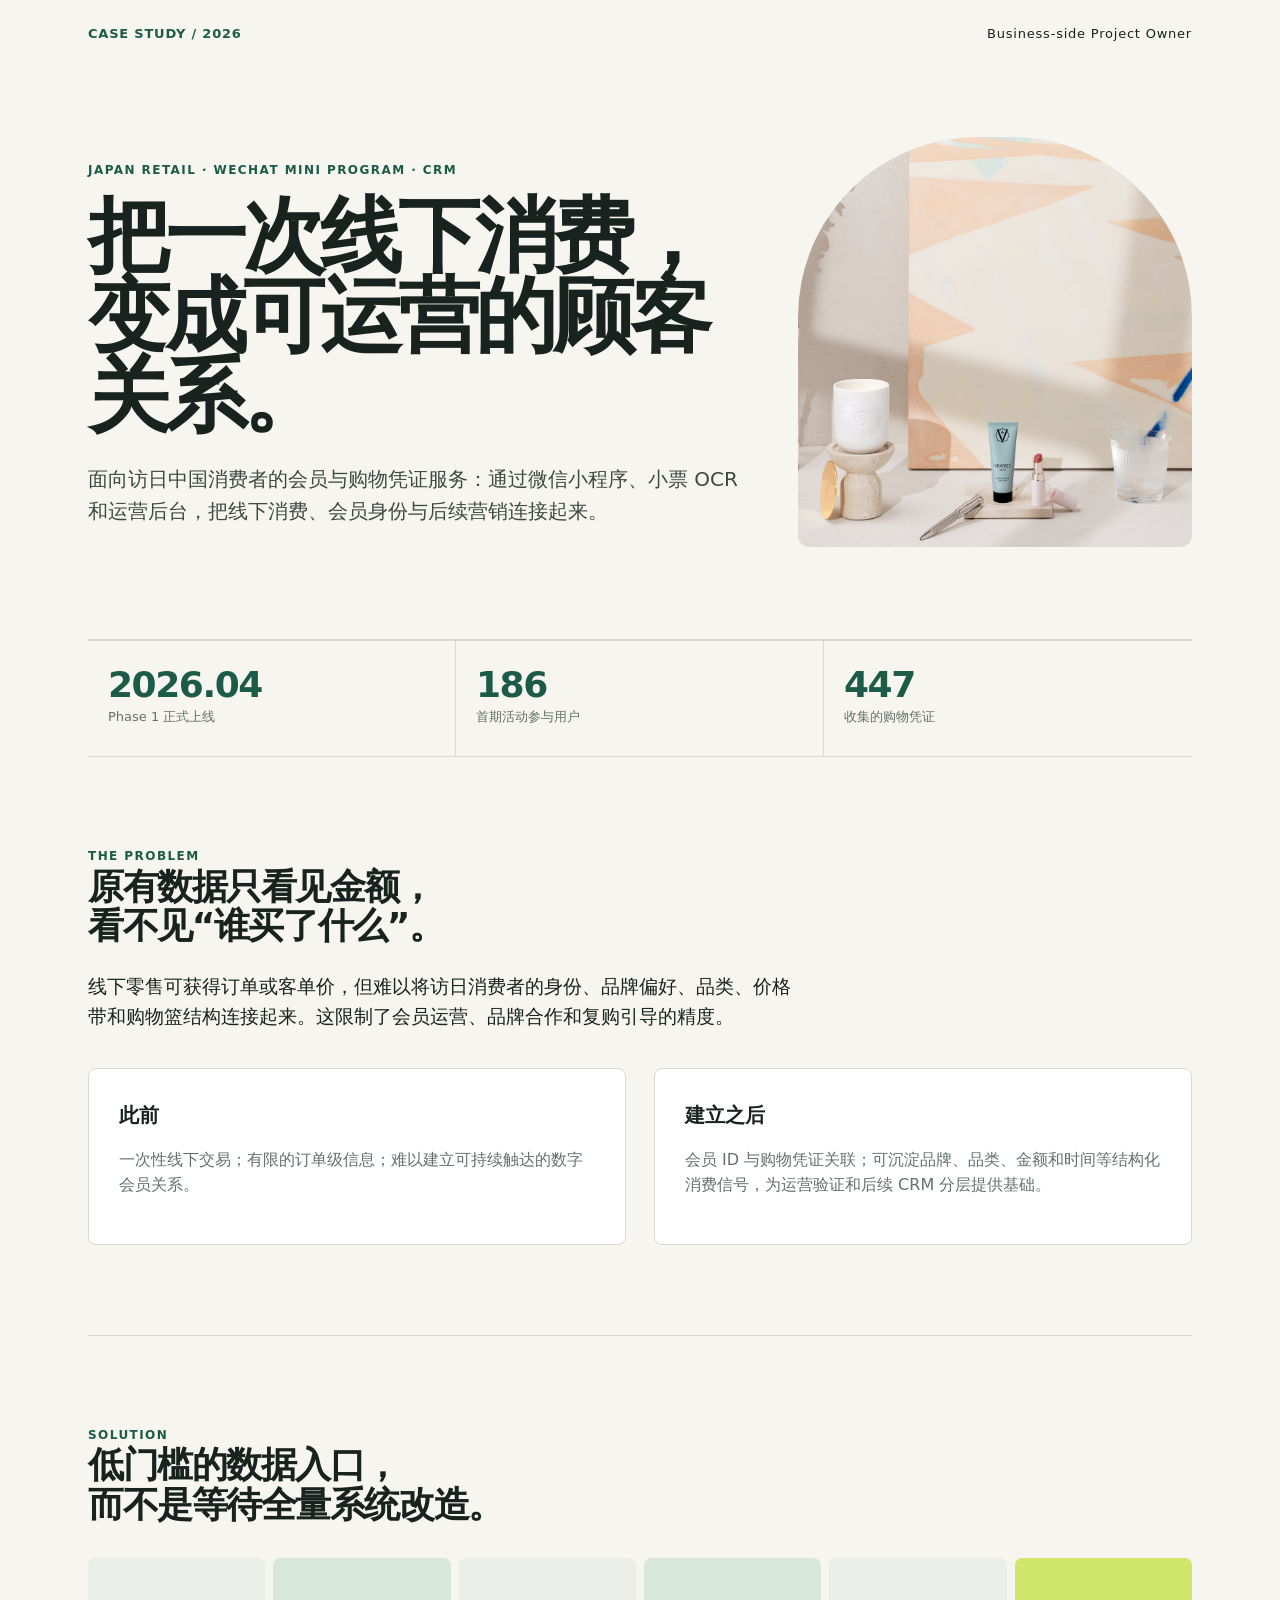
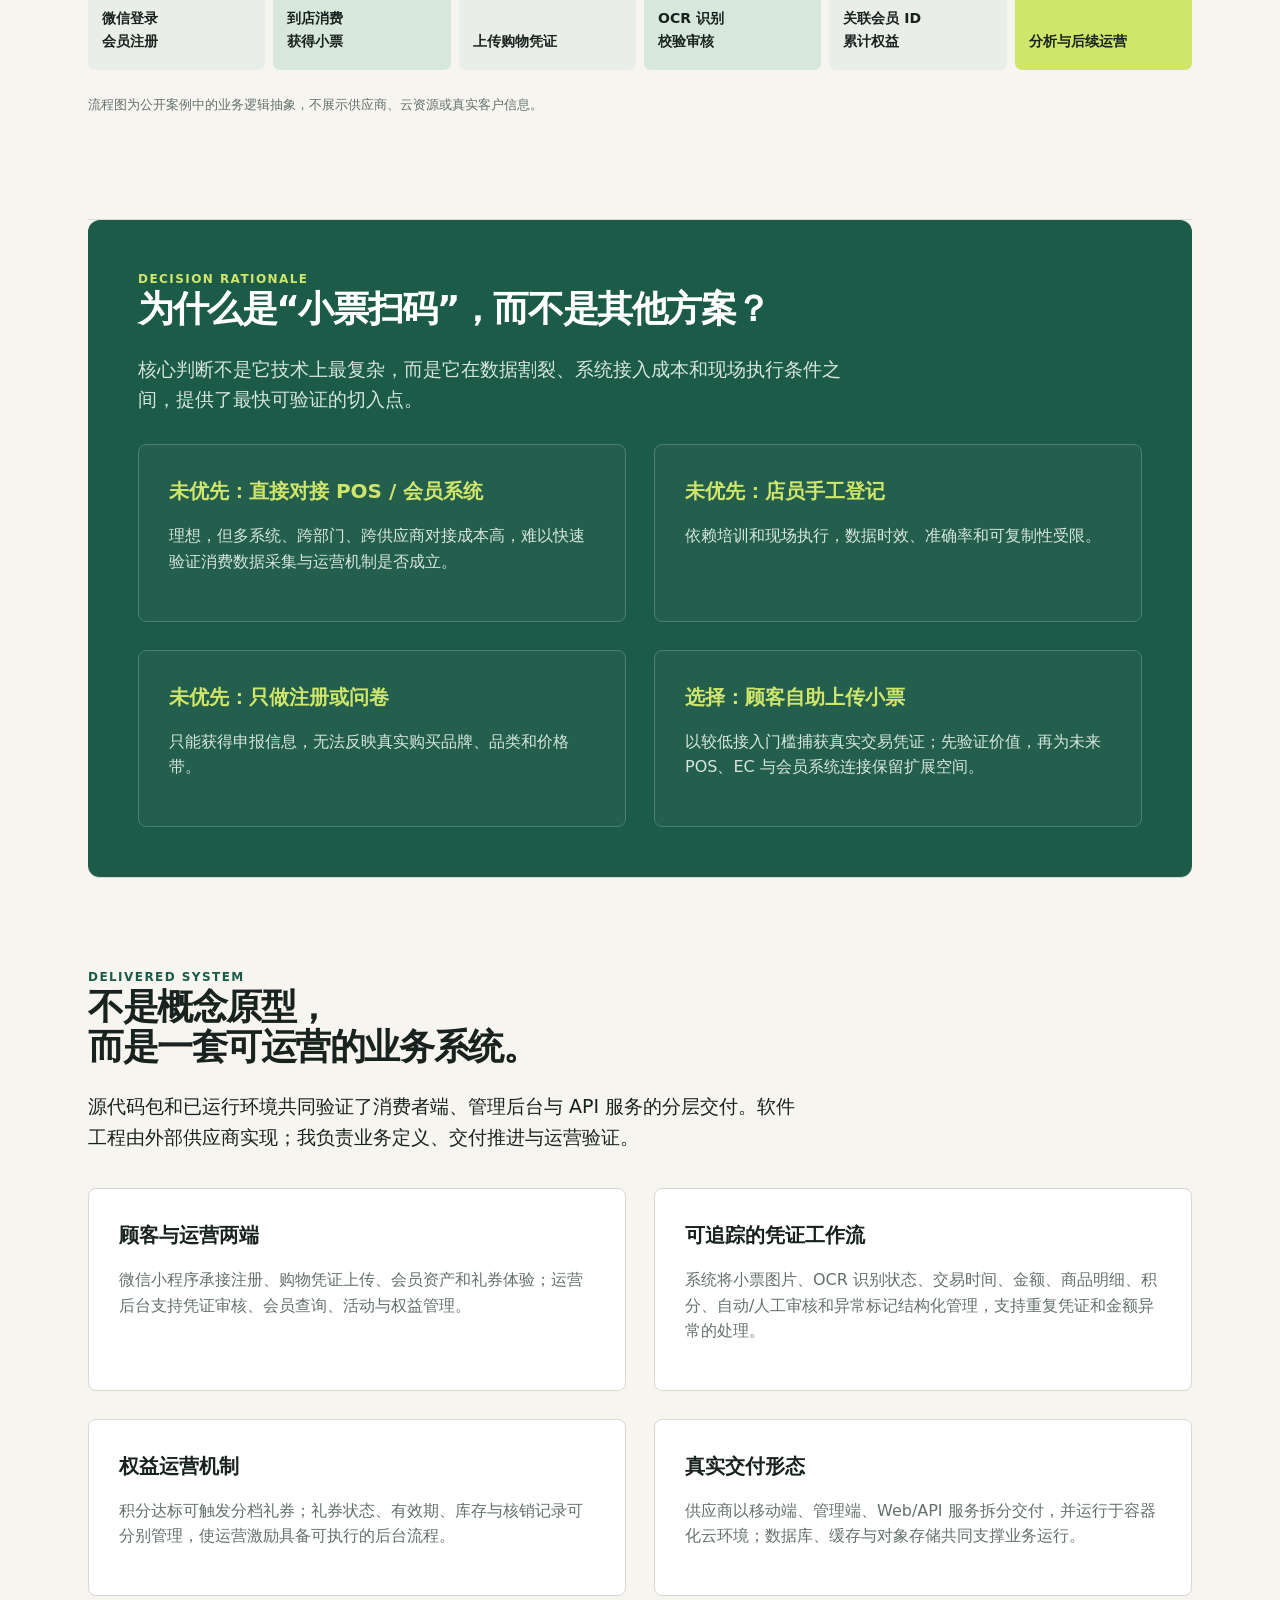
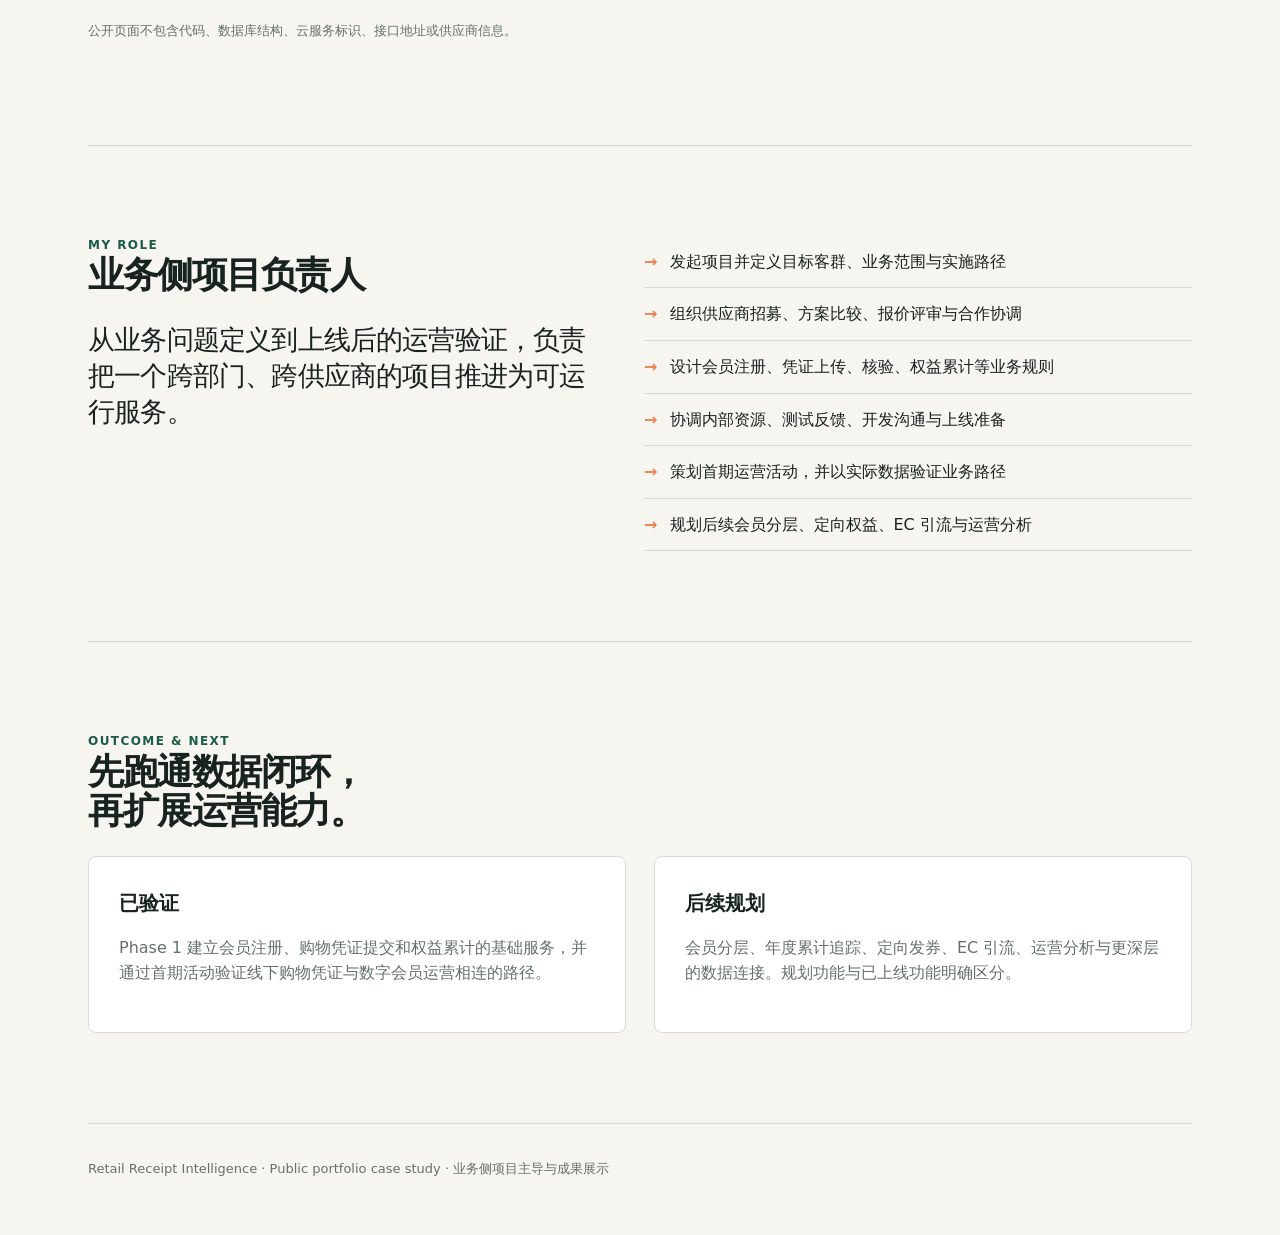
==== index.html @ 92d2fc01 "Add files via upload" ====
<!doctype html>
<html lang="zh-CN">
<head>
  <meta charset="utf-8">
  <meta name="viewport" content="width=device-width, initial-scale=1">
  <meta name="description" content="日本零售场景：以微信小程序、小票识别与会员运营连接线下消费与 CRM 数据。">
  <title>Retail Receipt Intelligence | Case Study</title>
  <style>
    :root{--ink:#18221f;--muted:#64716b;--paper:#f7f5ef;--line:#dad8d0;--green:#1b5b48;--lime:#cfe66a;--orange:#ed8052}*{box-sizing:border-box}body{margin:0;background:var(--paper);color:var(--ink);font:16px/1.6 Inter,ui-sans-serif,system-ui,"PingFang SC","Microsoft YaHei",sans-serif}a{color:inherit}header,main,footer{max-width:1160px;margin:auto;padding-left:28px;padding-right:28px}.top{display:flex;justify-content:space-between;padding-top:24px;font-size:13px;letter-spacing:.06em}.tag{color:var(--green);font-weight:700}.hero{display:grid;grid-template-columns:1.25fr .75fr;gap:54px;align-items:end;padding-top:92px;padding-bottom:92px}.eyebrow{color:var(--green);font-weight:800;letter-spacing:.12em;font-size:12px;text-transform:uppercase}.hero h1{font-size:clamp(42px,7vw,82px);line-height:.98;margin:16px 0 26px;letter-spacing:-.055em}.hero p{font-size:20px;max-width:690px;color:#3d4943}.hero-art{height:410px;overflow:hidden;border-radius:180px 180px 12px 12px;background:#d6e4d9}.hero-art img{width:100%;height:100%;object-fit:cover;object-position:center}.facts{display:grid;grid-template-columns:repeat(3,1fr);border-top:1px solid var(--line);border-bottom:1px solid var(--line)}.fact{padding:26px 20px 28px;border-right:1px solid var(--line)}.fact:last-child{border:0}.fact b{display:block;font-size:36px;line-height:1;color:var(--green);letter-spacing:-.04em}.fact span{color:var(--muted);font-size:13px}section{padding:90px 0;border-bottom:1px solid var(--line)}h2{font-size:36px;line-height:1.1;letter-spacing:-.04em;margin:0 0 25px}.lead{max-width:720px;font-size:19px}.grid2{display:grid;grid-template-columns:1fr 1fr;gap:28px}.card{padding:30px;background:#fff;border:1px solid var(--line);border-radius:8px}.card h3{font-size:20px;margin:0 0 12px}.card p,.card li{color:var(--muted)}.flow{display:grid;grid-template-columns:repeat(6,1fr);gap:8px;margin-top:34px}.node{padding:18px 14px;background:#e9eee9;border-radius:7px;font-weight:700;font-size:14px;min-height:112px;display:flex;align-items:flex-end}.node:nth-child(2n){background:#d8e7dc}.node:last-child{background:var(--lime)}.decision{background:var(--green);color:white;padding:50px;border-radius:12px}.decision h2{max-width:660px}.decision .grid2{margin-top:30px}.decision .card{background:#245f4e;border-color:#4b806f}.decision .card p,.decision .card li{color:#d6e6de}.decision .card h3{color:var(--lime)}.role{display:grid;grid-template-columns:1fr 1.1fr;gap:58px}.role ul{padding:0;margin:0;list-style:none}.role li{padding:13px 0;border-bottom:1px solid var(--line)}.role li:before{content:"→";color:var(--orange);font-weight:800;margin-right:12px}.quote{font-size:27px;line-height:1.35;letter-spacing:-.03em}.status{font-size:13px;color:var(--muted);padding-top:12px}footer{padding-top:35px;padding-bottom:55px;color:var(--muted);font-size:13px}@media(max-width:720px){header,main,footer{padding-left:20px;padding-right:20px}.hero,.grid2,.role{grid-template-columns:1fr;gap:30px}.hero{padding-top:58px;padding-bottom:58px}.hero-art{height:300px}.facts{grid-template-columns:1fr}.fact{border-right:0;border-bottom:1px solid var(--line)}.flow{grid-template-columns:1fr 1fr}.decision{padding:28px}section{padding:62px 0}}
  </style>
</head>
<body>
  <header><div class="top"><span class="tag">CASE STUDY / 2026</span><span>Business-side Project Owner</span></div></header>
  <main>
    <section class="hero">
      <div><div class="eyebrow">Japan retail · WeChat mini program · CRM</div><h1>把一次线下消费，变成可运营的顾客关系。</h1><p>面向访日中国消费者的会员与购物凭证服务：通过微信小程序、小票 OCR 和运营后台，把线下消费、会员身份与后续营销连接起来。</p></div>
      <div class="hero-art"><img src="assets/retail-campaign.jpg" alt="零售活动视觉素材"></div>
    </section>
    <div class="facts"><div class="fact"><b>2026.04</b><span>Phase 1 正式上线</span></div><div class="fact"><b>186</b><span>首期活动参与用户</span></div><div class="fact"><b>447</b><span>收集的购物凭证</span></div></div>
    <section><div class="eyebrow">The problem</div><h2>原有数据只看见金额，<br>看不见“谁买了什么”。</h2><p class="lead">线下零售可获得订单或客单价，但难以将访日消费者的身份、品牌偏好、品类、价格带和购物篮结构连接起来。这限制了会员运营、品牌合作和复购引导的精度。</p><div class="grid2" style="margin-top:36px"><div class="card"><h3>此前</h3><p>一次性线下交易；有限的订单级信息；难以建立可持续触达的数字会员关系。</p></div><div class="card"><h3>建立之后</h3><p>会员 ID 与购物凭证关联；可沉淀品牌、品类、金额和时间等结构化消费信号，为运营验证和后续 CRM 分层提供基础。</p></div></div></section>
    <section><div class="eyebrow">Solution</div><h2>低门槛的数据入口，<br>而不是等待全量系统改造。</h2><div class="flow"><div class="node">微信登录<br>会员注册</div><div class="node">到店消费<br>获得小票</div><div class="node">上传购物凭证</div><div class="node">OCR 识别<br>校验审核</div><div class="node">关联会员 ID<br>累计权益</div><div class="node">分析与后续运营</div></div><p class="status">流程图为公开案例中的业务逻辑抽象，不展示供应商、云资源或真实客户信息。</p></section>
    <section class="decision"><div class="eyebrow" style="color:var(--lime)">Decision rationale</div><h2>为什么是“小票扫码”，而不是其他方案？</h2><p class="lead" style="color:#d6e6de">核心判断不是它技术上最复杂，而是它在数据割裂、系统接入成本和现场执行条件之间，提供了最快可验证的切入点。</p><div class="grid2"><div class="card"><h3>未优先：直接对接 POS / 会员系统</h3><p>理想，但多系统、跨部门、跨供应商对接成本高，难以快速验证消费数据采集与运营机制是否成立。</p></div><div class="card"><h3>未优先：店员手工登记</h3><p>依赖培训和现场执行，数据时效、准确率和可复制性受限。</p></div><div class="card"><h3>未优先：只做注册或问卷</h3><p>只能获得申报信息，无法反映真实购买品牌、品类和价格带。</p></div><div class="card"><h3>选择：顾客自助上传小票</h3><p>以较低接入门槛捕获真实交易凭证；先验证价值，再为未来 POS、EC 与会员系统连接保留扩展空间。</p></div></div></section>
    <section><div class="eyebrow">Delivered system</div><h2>不是概念原型，<br>而是一套可运营的业务系统。</h2><p class="lead">源代码包和已运行环境共同验证了消费者端、管理后台与 API 服务的分层交付。软件工程由外部供应商实现；我负责业务定义、交付推进与运营验证。</p><div class="grid2" style="margin-top:36px"><div class="card"><h3>顾客与运营两端</h3><p>微信小程序承接注册、购物凭证上传、会员资产和礼券体验；运营后台支持凭证审核、会员查询、活动与权益管理。</p></div><div class="card"><h3>可追踪的凭证工作流</h3><p>系统将小票图片、OCR 识别状态、交易时间、金额、商品明细、积分、自动/人工审核和异常标记结构化管理，支持重复凭证和金额异常的处理。</p></div><div class="card"><h3>权益运营机制</h3><p>积分达标可触发分档礼券；礼券状态、有效期、库存与核销记录可分别管理，使运营激励具备可执行的后台流程。</p></div><div class="card"><h3>真实交付形态</h3><p>供应商以移动端、管理端、Web/API 服务拆分交付，并运行于容器化云环境；数据库、缓存与对象存储共同支撑业务运行。</p></div></div><p class="status">公开页面不包含代码、数据库结构、云服务标识、接口地址或供应商信息。</p></section>
    <section><div class="role"><div><div class="eyebrow">My role</div><h2>业务侧项目负责人</h2><p class="quote">从业务问题定义到上线后的运营验证，负责把一个跨部门、跨供应商的项目推进为可运行服务。</p></div><ul><li>发起项目并定义目标客群、业务范围与实施路径</li><li>组织供应商招募、方案比较、报价评审与合作协调</li><li>设计会员注册、凭证上传、核验、权益累计等业务规则</li><li>协调内部资源、测试反馈、开发沟通与上线准备</li><li>策划首期运营活动，并以实际数据验证业务路径</li><li>规划后续会员分层、定向权益、EC 引流与运营分析</li></ul></div></section>
    <section><div class="eyebrow">Outcome & next</div><h2>先跑通数据闭环，<br>再扩展运营能力。</h2><div class="grid2"><div class="card"><h3>已验证</h3><p>Phase 1 建立会员注册、购物凭证提交和权益累计的基础服务，并通过首期活动验证线下购物凭证与数字会员运营相连的路径。</p></div><div class="card"><h3>后续规划</h3><p>会员分层、年度累计追踪、定向发券、EC 引流、运营分析与更深层的数据连接。规划功能与已上线功能明确区分。</p></div></div></section>
  </main>
  <footer>Retail Receipt Intelligence · Public portfolio case study · 业务侧项目主导与成果展示</footer>
</body>
</html>
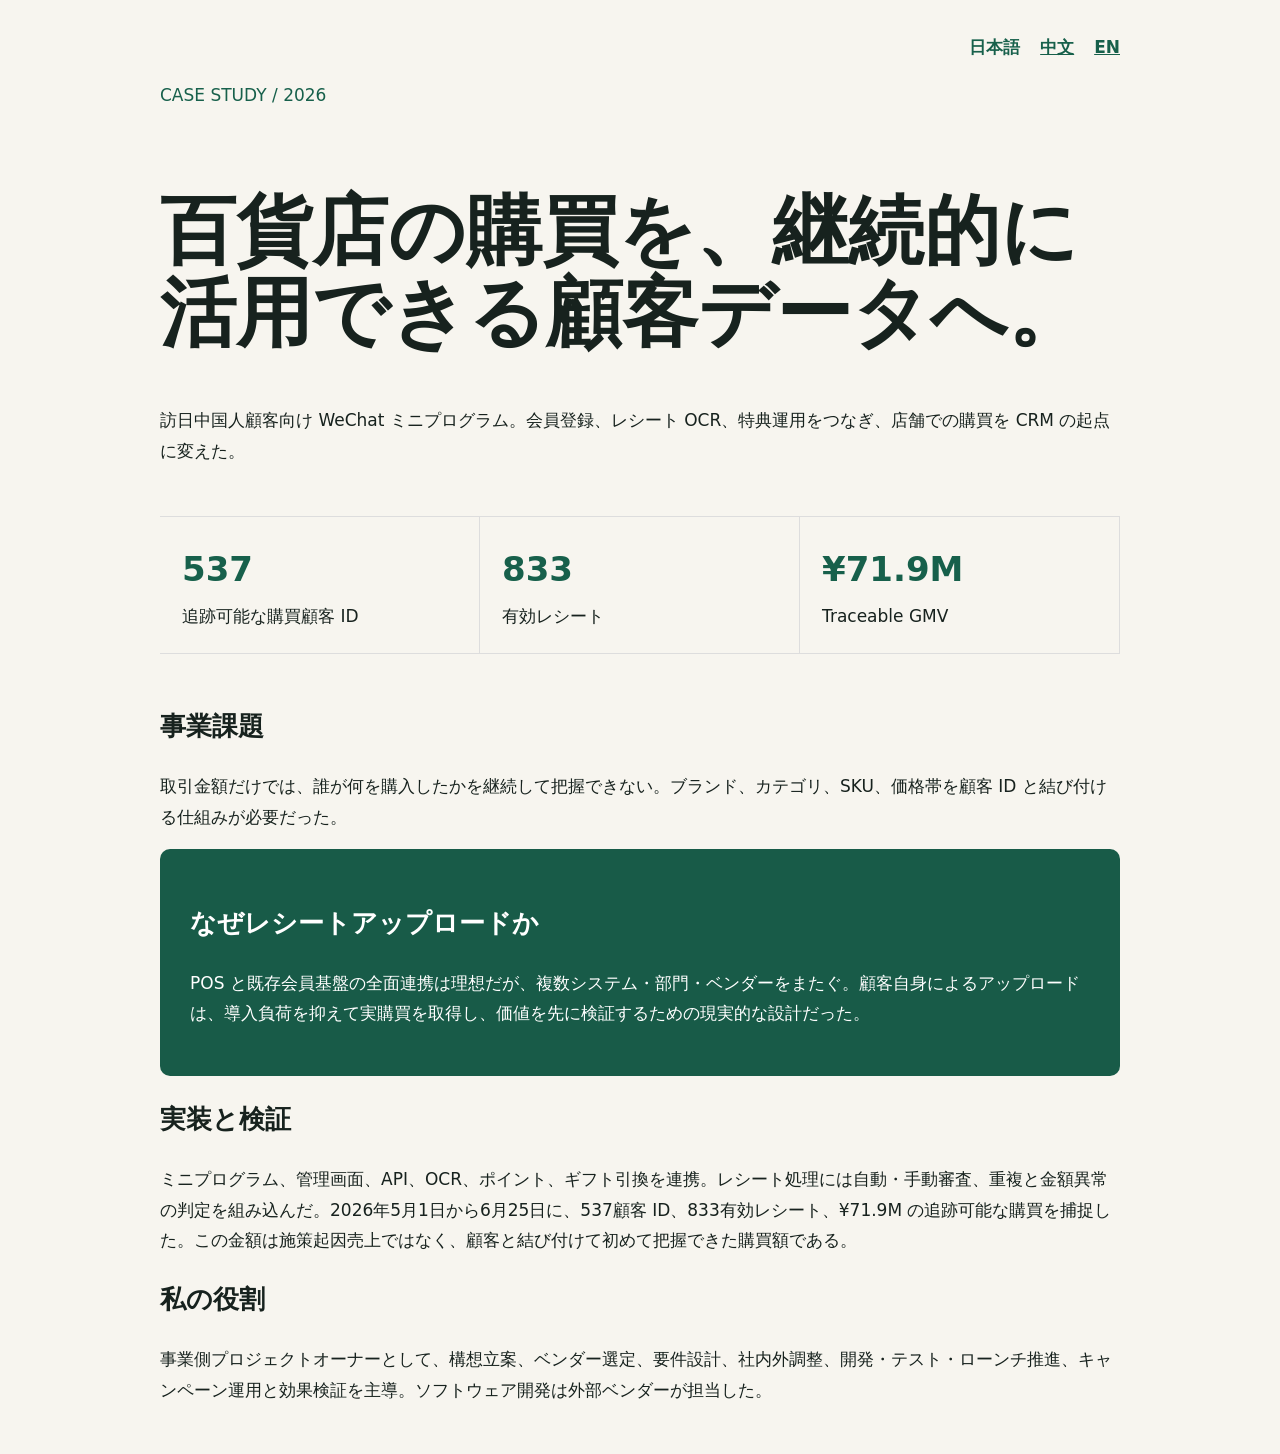
==== commit a4ba3d1c: "Add files via upload" ====
--- a/index.html
+++ b/index.html
@@ -1,29 +1 @@
-<!doctype html>
-<html lang="zh-CN">
-<head>
-  <meta charset="utf-8">
-  <meta name="viewport" content="width=device-width, initial-scale=1">
-  <meta name="description" content="日本零售场景：以微信小程序、小票识别与会员运营连接线下消费与 CRM 数据。">
-  <title>Retail Receipt Intelligence | Case Study</title>
-  <style>
-    :root{--ink:#18221f;--muted:#64716b;--paper:#f7f5ef;--line:#dad8d0;--green:#1b5b48;--lime:#cfe66a;--orange:#ed8052}*{box-sizing:border-box}body{margin:0;background:var(--paper);color:var(--ink);font:16px/1.6 Inter,ui-sans-serif,system-ui,"PingFang SC","Microsoft YaHei",sans-serif}a{color:inherit}header,main,footer{max-width:1160px;margin:auto;padding-left:28px;padding-right:28px}.top{display:flex;justify-content:space-between;padding-top:24px;font-size:13px;letter-spacing:.06em}.tag{color:var(--green);font-weight:700}.hero{display:grid;grid-template-columns:1.25fr .75fr;gap:54px;align-items:end;padding-top:92px;padding-bottom:92px}.eyebrow{color:var(--green);font-weight:800;letter-spacing:.12em;font-size:12px;text-transform:uppercase}.hero h1{font-size:clamp(42px,7vw,82px);line-height:.98;margin:16px 0 26px;letter-spacing:-.055em}.hero p{font-size:20px;max-width:690px;color:#3d4943}.hero-art{height:410px;overflow:hidden;border-radius:180px 180px 12px 12px;background:#d6e4d9}.hero-art img{width:100%;height:100%;object-fit:cover;object-position:center}.facts{display:grid;grid-template-columns:repeat(3,1fr);border-top:1px solid var(--line);border-bottom:1px solid var(--line)}.fact{padding:26px 20px 28px;border-right:1px solid var(--line)}.fact:last-child{border:0}.fact b{display:block;font-size:36px;line-height:1;color:var(--green);letter-spacing:-.04em}.fact span{color:var(--muted);font-size:13px}section{padding:90px 0;border-bottom:1px solid var(--line)}h2{font-size:36px;line-height:1.1;letter-spacing:-.04em;margin:0 0 25px}.lead{max-width:720px;font-size:19px}.grid2{display:grid;grid-template-columns:1fr 1fr;gap:28px}.card{padding:30px;background:#fff;border:1px solid var(--line);border-radius:8px}.card h3{font-size:20px;margin:0 0 12px}.card p,.card li{color:var(--muted)}.flow{display:grid;grid-template-columns:repeat(6,1fr);gap:8px;margin-top:34px}.node{padding:18px 14px;background:#e9eee9;border-radius:7px;font-weight:700;font-size:14px;min-height:112px;display:flex;align-items:flex-end}.node:nth-child(2n){background:#d8e7dc}.node:last-child{background:var(--lime)}.decision{background:var(--green);color:white;padding:50px;border-radius:12px}.decision h2{max-width:660px}.decision .grid2{margin-top:30px}.decision .card{background:#245f4e;border-color:#4b806f}.decision .card p,.decision .card li{color:#d6e6de}.decision .card h3{color:var(--lime)}.role{display:grid;grid-template-columns:1fr 1.1fr;gap:58px}.role ul{padding:0;margin:0;list-style:none}.role li{padding:13px 0;border-bottom:1px solid var(--line)}.role li:before{content:"→";color:var(--orange);font-weight:800;margin-right:12px}.quote{font-size:27px;line-height:1.35;letter-spacing:-.03em}.status{font-size:13px;color:var(--muted);padding-top:12px}footer{padding-top:35px;padding-bottom:55px;color:var(--muted);font-size:13px}@media(max-width:720px){header,main,footer{padding-left:20px;padding-right:20px}.hero,.grid2,.role{grid-template-columns:1fr;gap:30px}.hero{padding-top:58px;padding-bottom:58px}.hero-art{height:300px}.facts{grid-template-columns:1fr}.fact{border-right:0;border-bottom:1px solid var(--line)}.flow{grid-template-columns:1fr 1fr}.decision{padding:28px}section{padding:62px 0}}
-  </style>
-</head>
-<body>
-  <header><div class="top"><span class="tag">CASE STUDY / 2026</span><span>Business-side Project Owner</span></div></header>
-  <main>
-    <section class="hero">
-      <div><div class="eyebrow">Japan retail · WeChat mini program · CRM</div><h1>把一次线下消费，变成可运营的顾客关系。</h1><p>面向访日中国消费者的会员与购物凭证服务：通过微信小程序、小票 OCR 和运营后台，把线下消费、会员身份与后续营销连接起来。</p></div>
-      <div class="hero-art"><img src="assets/retail-campaign.jpg" alt="零售活动视觉素材"></div>
-    </section>
-    <div class="facts"><div class="fact"><b>2026.04</b><span>Phase 1 正式上线</span></div><div class="fact"><b>186</b><span>首期活动参与用户</span></div><div class="fact"><b>447</b><span>收集的购物凭证</span></div></div>
-    <section><div class="eyebrow">The problem</div><h2>原有数据只看见金额，<br>看不见“谁买了什么”。</h2><p class="lead">线下零售可获得订单或客单价，但难以将访日消费者的身份、品牌偏好、品类、价格带和购物篮结构连接起来。这限制了会员运营、品牌合作和复购引导的精度。</p><div class="grid2" style="margin-top:36px"><div class="card"><h3>此前</h3><p>一次性线下交易；有限的订单级信息；难以建立可持续触达的数字会员关系。</p></div><div class="card"><h3>建立之后</h3><p>会员 ID 与购物凭证关联；可沉淀品牌、品类、金额和时间等结构化消费信号，为运营验证和后续 CRM 分层提供基础。</p></div></div></section>
-    <section><div class="eyebrow">Solution</div><h2>低门槛的数据入口，<br>而不是等待全量系统改造。</h2><div class="flow"><div class="node">微信登录<br>会员注册</div><div class="node">到店消费<br>获得小票</div><div class="node">上传购物凭证</div><div class="node">OCR 识别<br>校验审核</div><div class="node">关联会员 ID<br>累计权益</div><div class="node">分析与后续运营</div></div><p class="status">流程图为公开案例中的业务逻辑抽象，不展示供应商、云资源或真实客户信息。</p></section>
-    <section class="decision"><div class="eyebrow" style="color:var(--lime)">Decision rationale</div><h2>为什么是“小票扫码”，而不是其他方案？</h2><p class="lead" style="color:#d6e6de">核心判断不是它技术上最复杂，而是它在数据割裂、系统接入成本和现场执行条件之间，提供了最快可验证的切入点。</p><div class="grid2"><div class="card"><h3>未优先：直接对接 POS / 会员系统</h3><p>理想，但多系统、跨部门、跨供应商对接成本高，难以快速验证消费数据采集与运营机制是否成立。</p></div><div class="card"><h3>未优先：店员手工登记</h3><p>依赖培训和现场执行，数据时效、准确率和可复制性受限。</p></div><div class="card"><h3>未优先：只做注册或问卷</h3><p>只能获得申报信息，无法反映真实购买品牌、品类和价格带。</p></div><div class="card"><h3>选择：顾客自助上传小票</h3><p>以较低接入门槛捕获真实交易凭证；先验证价值，再为未来 POS、EC 与会员系统连接保留扩展空间。</p></div></div></section>
-    <section><div class="eyebrow">Delivered system</div><h2>不是概念原型，<br>而是一套可运营的业务系统。</h2><p class="lead">源代码包和已运行环境共同验证了消费者端、管理后台与 API 服务的分层交付。软件工程由外部供应商实现；我负责业务定义、交付推进与运营验证。</p><div class="grid2" style="margin-top:36px"><div class="card"><h3>顾客与运营两端</h3><p>微信小程序承接注册、购物凭证上传、会员资产和礼券体验；运营后台支持凭证审核、会员查询、活动与权益管理。</p></div><div class="card"><h3>可追踪的凭证工作流</h3><p>系统将小票图片、OCR 识别状态、交易时间、金额、商品明细、积分、自动/人工审核和异常标记结构化管理，支持重复凭证和金额异常的处理。</p></div><div class="card"><h3>权益运营机制</h3><p>积分达标可触发分档礼券；礼券状态、有效期、库存与核销记录可分别管理，使运营激励具备可执行的后台流程。</p></div><div class="card"><h3>真实交付形态</h3><p>供应商以移动端、管理端、Web/API 服务拆分交付，并运行于容器化云环境；数据库、缓存与对象存储共同支撑业务运行。</p></div></div><p class="status">公开页面不包含代码、数据库结构、云服务标识、接口地址或供应商信息。</p></section>
-    <section><div class="role"><div><div class="eyebrow">My role</div><h2>业务侧项目负责人</h2><p class="quote">从业务问题定义到上线后的运营验证，负责把一个跨部门、跨供应商的项目推进为可运行服务。</p></div><ul><li>发起项目并定义目标客群、业务范围与实施路径</li><li>组织供应商招募、方案比较、报价评审与合作协调</li><li>设计会员注册、凭证上传、核验、权益累计等业务规则</li><li>协调内部资源、测试反馈、开发沟通与上线准备</li><li>策划首期运营活动，并以实际数据验证业务路径</li><li>规划后续会员分层、定向权益、EC 引流与运营分析</li></ul></div></section>
-    <section><div class="eyebrow">Outcome & next</div><h2>先跑通数据闭环，<br>再扩展运营能力。</h2><div class="grid2"><div class="card"><h3>已验证</h3><p>Phase 1 建立会员注册、购物凭证提交和权益累计的基础服务，并通过首期活动验证线下购物凭证与数字会员运营相连的路径。</p></div><div class="card"><h3>后续规划</h3><p>会员分层、年度累计追踪、定向发券、EC 引流、运营分析与更深层的数据连接。规划功能与已上线功能明确区分。</p></div></div></section>
-  </main>
-  <footer>Retail Receipt Intelligence · Public portfolio case study · 业务侧项目主导与成果展示</footer>
-</body>
-</html>
+<!doctype html><html lang="ja"><meta charset="utf-8"><meta name="viewport" content="width=device-width,initial-scale=1"><title>Retail Receipt Intelligence</title><style>body{max-width:960px;margin:auto;padding:32px;background:#f7f5ef;color:#17221e;font:17px/1.8 system-ui}nav{text-align:right}a{color:#17604b;margin-left:20px;font-weight:bold}h1{font-size:clamp(42px,7vw,76px);line-height:1.08;margin-top:80px}.tag,b{color:#17604b}.facts{display:grid;grid-template-columns:repeat(3,1fr);border-block:1px solid #ddd;margin:50px 0}.facts div{padding:22px;border-right:1px solid #ddd}.facts b{display:block;font-size:34px}.dark{background:#185b48;color:white;padding:30px;border-radius:10px}@media(max-width:600px){.facts{grid-template-columns:1fr}h1{margin-top:40px}}</style><body><nav><b>日本語</b><a href="zh.html">中文</a><a href="en.html">EN</a></nav><p class="tag">CASE STUDY / 2026</p><h1>百貨店の購買を、継続的に活用できる顧客データへ。</h1><p>訪日中国人顧客向け WeChat ミニプログラム。会員登録、レシート OCR、特典運用をつなぎ、店舗での購買を CRM の起点に変えた。</p><section class="facts"><div><b>537</b>追跡可能な購買顧客 ID</div><div><b>833</b>有効レシート</div><div><b>¥71.9M</b>Traceable GMV</div></section><h2>事業課題</h2><p>取引金額だけでは、誰が何を購入したかを継続して把握できない。ブランド、カテゴリ、SKU、価格帯を顧客 ID と結び付ける仕組みが必要だった。</p><section class="dark"><h2>なぜレシートアップロードか</h2><p>POS と既存会員基盤の全面連携は理想だが、複数システム・部門・ベンダーをまたぐ。顧客自身によるアップロードは、導入負荷を抑えて実購買を取得し、価値を先に検証するための現実的な設計だった。</p></section><h2>実装と検証</h2><p>ミニプログラム、管理画面、API、OCR、ポイント、ギフト引換を連携。レシート処理には自動・手動審査、重複と金額異常の判定を組み込んだ。2026年5月1日から6月25日に、537顧客 ID、833有効レシート、¥71.9M の追跡可能な購買を捕捉した。この金額は施策起因売上ではなく、顧客と結び付けて初めて把握できた購買額である。</p><h2>私の役割</h2><p>事業側プロジェクトオーナーとして、構想立案、ベンダー選定、要件設計、社内外調整、開発・テスト・ローンチ推進、キャンペーン運用と効果検証を主導。ソフトウェア開発は外部ベンダーが担当した。</p></body></html>
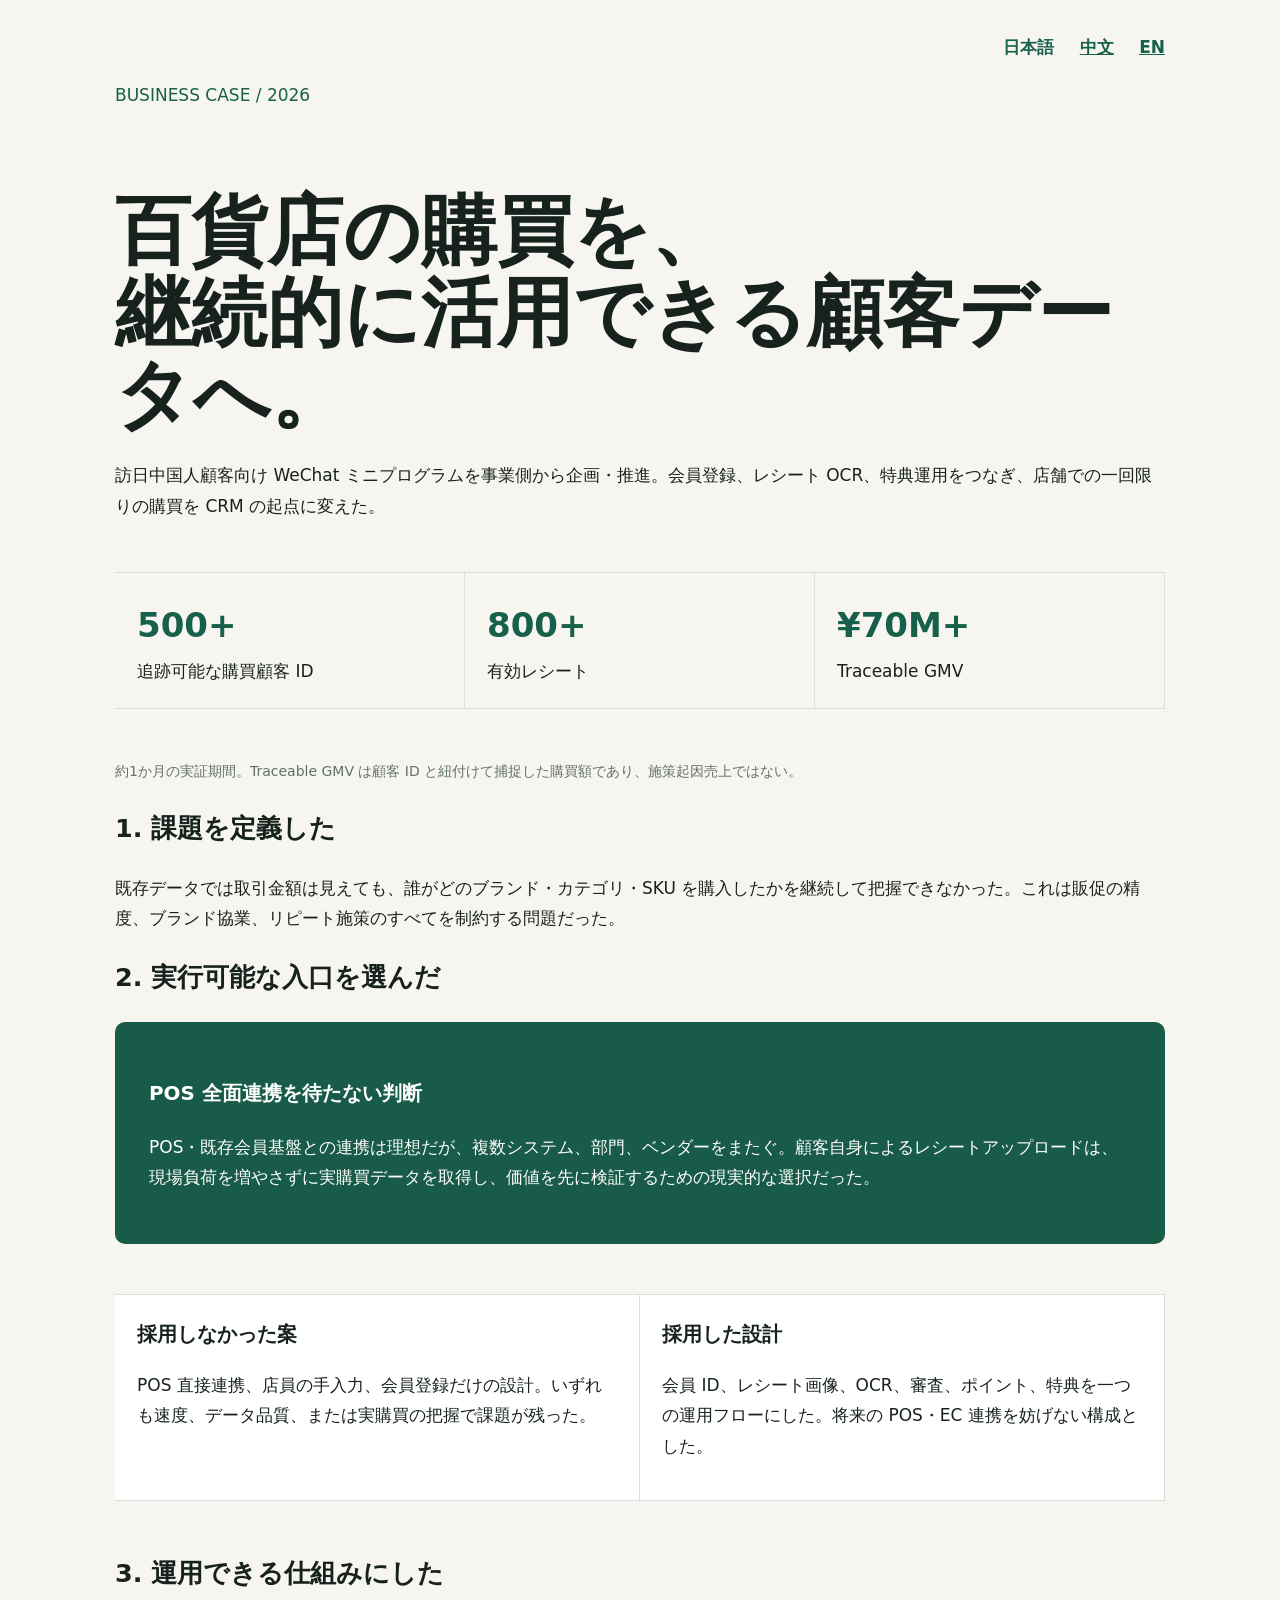
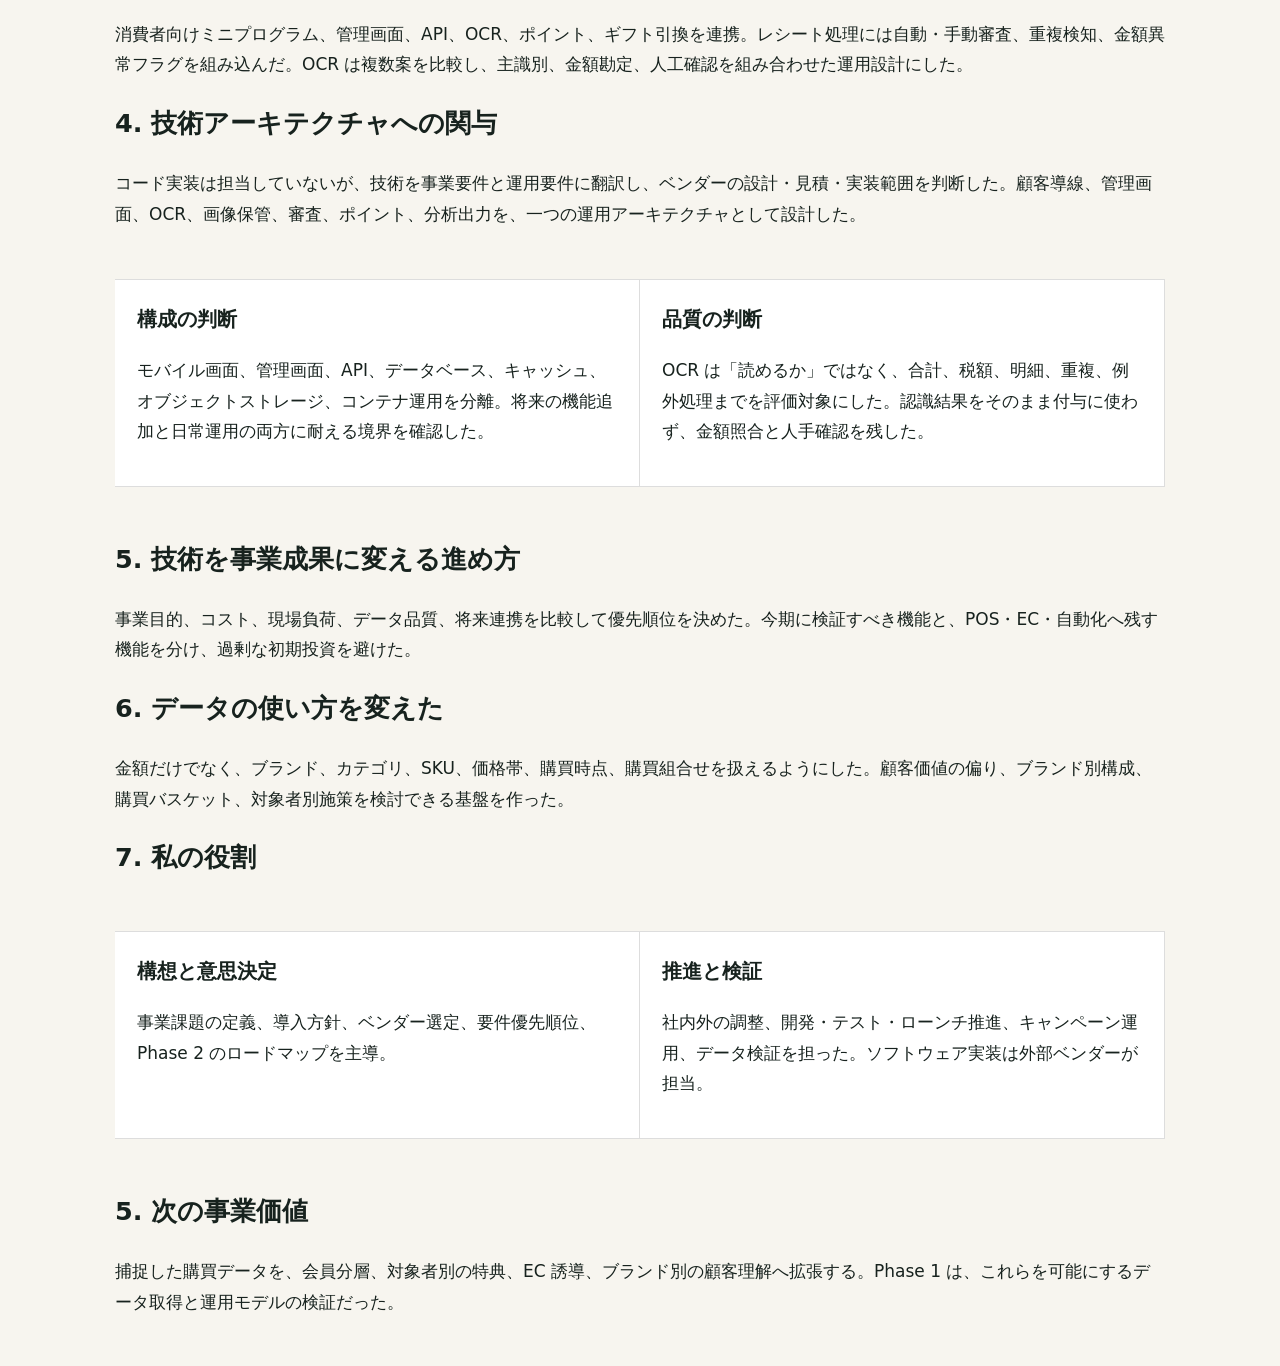
==== commit 12ebc139: "Add files via upload" ====
--- a/index.html
+++ b/index.html
@@ -1 +1,63 @@
-<!doctype html><html lang="ja"><meta charset="utf-8"><meta name="viewport" content="width=device-width,initial-scale=1"><title>Retail Receipt Intelligence</title><style>body{max-width:960px;margin:auto;padding:32px;background:#f7f5ef;color:#17221e;font:17px/1.8 system-ui}nav{text-align:right}a{color:#17604b;margin-left:20px;font-weight:bold}h1{font-size:clamp(42px,7vw,76px);line-height:1.08;margin-top:80px}.tag,b{color:#17604b}.facts{display:grid;grid-template-columns:repeat(3,1fr);border-block:1px solid #ddd;margin:50px 0}.facts div{padding:22px;border-right:1px solid #ddd}.facts b{display:block;font-size:34px}.dark{background:#185b48;color:white;padding:30px;border-radius:10px}@media(max-width:600px){.facts{grid-template-columns:1fr}h1{margin-top:40px}}</style><body><nav><b>日本語</b><a href="zh.html">中文</a><a href="en.html">EN</a></nav><p class="tag">CASE STUDY / 2026</p><h1>百貨店の購買を、継続的に活用できる顧客データへ。</h1><p>訪日中国人顧客向け WeChat ミニプログラム。会員登録、レシート OCR、特典運用をつなぎ、店舗での購買を CRM の起点に変えた。</p><section class="facts"><div><b>537</b>追跡可能な購買顧客 ID</div><div><b>833</b>有効レシート</div><div><b>¥71.9M</b>Traceable GMV</div></section><h2>事業課題</h2><p>取引金額だけでは、誰が何を購入したかを継続して把握できない。ブランド、カテゴリ、SKU、価格帯を顧客 ID と結び付ける仕組みが必要だった。</p><section class="dark"><h2>なぜレシートアップロードか</h2><p>POS と既存会員基盤の全面連携は理想だが、複数システム・部門・ベンダーをまたぐ。顧客自身によるアップロードは、導入負荷を抑えて実購買を取得し、価値を先に検証するための現実的な設計だった。</p></section><h2>実装と検証</h2><p>ミニプログラム、管理画面、API、OCR、ポイント、ギフト引換を連携。レシート処理には自動・手動審査、重複と金額異常の判定を組み込んだ。2026年5月1日から6月25日に、537顧客 ID、833有効レシート、¥71.9M の追跡可能な購買を捕捉した。この金額は施策起因売上ではなく、顧客と結び付けて初めて把握できた購買額である。</p><h2>私の役割</h2><p>事業側プロジェクトオーナーとして、構想立案、ベンダー選定、要件設計、社内外調整、開発・テスト・ローンチ推進、キャンペーン運用と効果検証を主導。ソフトウェア開発は外部ベンダーが担当した。</p></body></html>
+<!doctype html>
+<html lang="ja">
+<meta charset="utf-8">
+<meta name="viewport" content="width=device-width,initial-scale=1">
+<title>Retail Receipt Intelligence</title>
+<style>body{max-width:1050px;margin:auto;padding:32px;background:#f7f5ef;color:#17221e;font:17px/1.8 system-ui}nav{text-align:right}a{color:#17604b;margin-left:20px;font-weight:bold}.tag,b{color:#17604b}.hero{font-size:clamp(42px,7vw,76px);line-height:1.08;margin:80px 0 24px}.facts,.grid{display:grid;grid-template-columns:repeat(3,1fr);gap:0;border-block:1px solid #ddd;margin:50px 0}.facts div,.grid div{padding:22px;border-right:1px solid #ddd}.facts b{display:block;font-size:34px}.dark{background:#185b48;color:white;padding:34px;border-radius:10px}.grid{grid-template-columns:1fr 1fr;background:#fff}.grid h3{margin:0}.note{color:#62716a;font-size:14px}@media(max-width:650px){.facts,.grid{grid-template-columns:1fr}.hero{margin-top:45px}}</style>
+<body>
+<nav>
+<b>日本語</b>
+<a href="zh.html">中文</a>
+<a href="en.html">EN</a>
+</nav>
+<p class="tag">BUSINESS CASE / 2026</p>
+<h1 class="hero">百貨店の購買を、<br>継続的に活用できる顧客データへ。</h1>
+<p>訪日中国人顧客向け WeChat ミニプログラムを事業側から企画・推進。会員登録、レシート OCR、特典運用をつなぎ、店舗での一回限りの購買を CRM の起点に変えた。</p>
+<section class="facts">
+<div>
+<b>500+</b>追跡可能な購買顧客 ID</div>
+<div>
+<b>800+</b>有効レシート</div>
+<div>
+<b>¥70M+</b>Traceable GMV</div>
+</section>
+<p class="note">約1か月の実証期間。Traceable GMV は顧客 ID と紐付けて捕捉した購買額であり、施策起因売上ではない。</p>
+<h2>1. 課題を定義した</h2>
+<p>既存データでは取引金額は見えても、誰がどのブランド・カテゴリ・SKU を購入したかを継続して把握できなかった。これは販促の精度、ブランド協業、リピート施策のすべてを制約する問題だった。</p>
+<h2>2. 実行可能な入口を選んだ</h2>
+<section class="dark">
+<h3>POS 全面連携を待たない判断</h3>
+<p>POS・既存会員基盤との連携は理想だが、複数システム、部門、ベンダーをまたぐ。顧客自身によるレシートアップロードは、現場負荷を増やさずに実購買データを取得し、価値を先に検証するための現実的な選択だった。</p>
+</section>
+<section class="grid">
+<div>
+<h3>採用しなかった案</h3>
+<p>POS 直接連携、店員の手入力、会員登録だけの設計。いずれも速度、データ品質、または実購買の把握で課題が残った。</p>
+</div>
+<div>
+<h3>採用した設計</h3>
+<p>会員 ID、レシート画像、OCR、審査、ポイント、特典を一つの運用フローにした。将来の POS・EC 連携を妨げない構成とした。</p>
+</div>
+</section>
+<h2>3. 運用できる仕組みにした</h2>
+<p>消費者向けミニプログラム、管理画面、API、OCR、ポイント、ギフト引換を連携。レシート処理には自動・手動審査、重複検知、金額異常フラグを組み込んだ。OCR は複数案を比較し、主識別、金額勘定、人工確認を組み合わせた運用設計にした。</p>
+<h2>4. 技術アーキテクチャへの関与</h2>
+<p>コード実装は担当していないが、技術を事業要件と運用要件に翻訳し、ベンダーの設計・見積・実装範囲を判断した。顧客導線、管理画面、OCR、画像保管、審査、ポイント、分析出力を、一つの運用アーキテクチャとして設計した。</p>
+<section class="grid"><div><h3>構成の判断</h3><p>モバイル画面、管理画面、API、データベース、キャッシュ、オブジェクトストレージ、コンテナ運用を分離。将来の機能追加と日常運用の両方に耐える境界を確認した。</p></div><div><h3>品質の判断</h3><p>OCR は「読めるか」ではなく、合計、税額、明細、重複、例外処理までを評価対象にした。認識結果をそのまま付与に使わず、金額照合と人手確認を残した。</p></div></section>
+<h2>5. 技術を事業成果に変える進め方</h2><p>事業目的、コスト、現場負荷、データ品質、将来連携を比較して優先順位を決めた。今期に検証すべき機能と、POS・EC・自動化へ残す機能を分け、過剰な初期投資を避けた。</p>
+<h2>6. データの使い方を変えた</h2><p>金額だけでなく、ブランド、カテゴリ、SKU、価格帯、購買時点、購買組合せを扱えるようにした。顧客価値の偏り、ブランド別構成、購買バスケット、対象者別施策を検討できる基盤を作った。</p>
+<h2>7. 私の役割</h2>
+<section class="grid">
+<div>
+<h3>構想と意思決定</h3>
+<p>事業課題の定義、導入方針、ベンダー選定、要件優先順位、Phase 2 のロードマップを主導。</p>
+</div>
+<div>
+<h3>推進と検証</h3>
+<p>社内外の調整、開発・テスト・ローンチ推進、キャンペーン運用、データ検証を担った。ソフトウェア実装は外部ベンダーが担当。</p>
+</div>
+</section>
+<h2>5. 次の事業価値</h2>
+<p>捕捉した購買データを、会員分層、対象者別の特典、EC 誘導、ブランド別の顧客理解へ拡張する。Phase 1 は、これらを可能にするデータ取得と運用モデルの検証だった。</p>
+</body>
+</html>
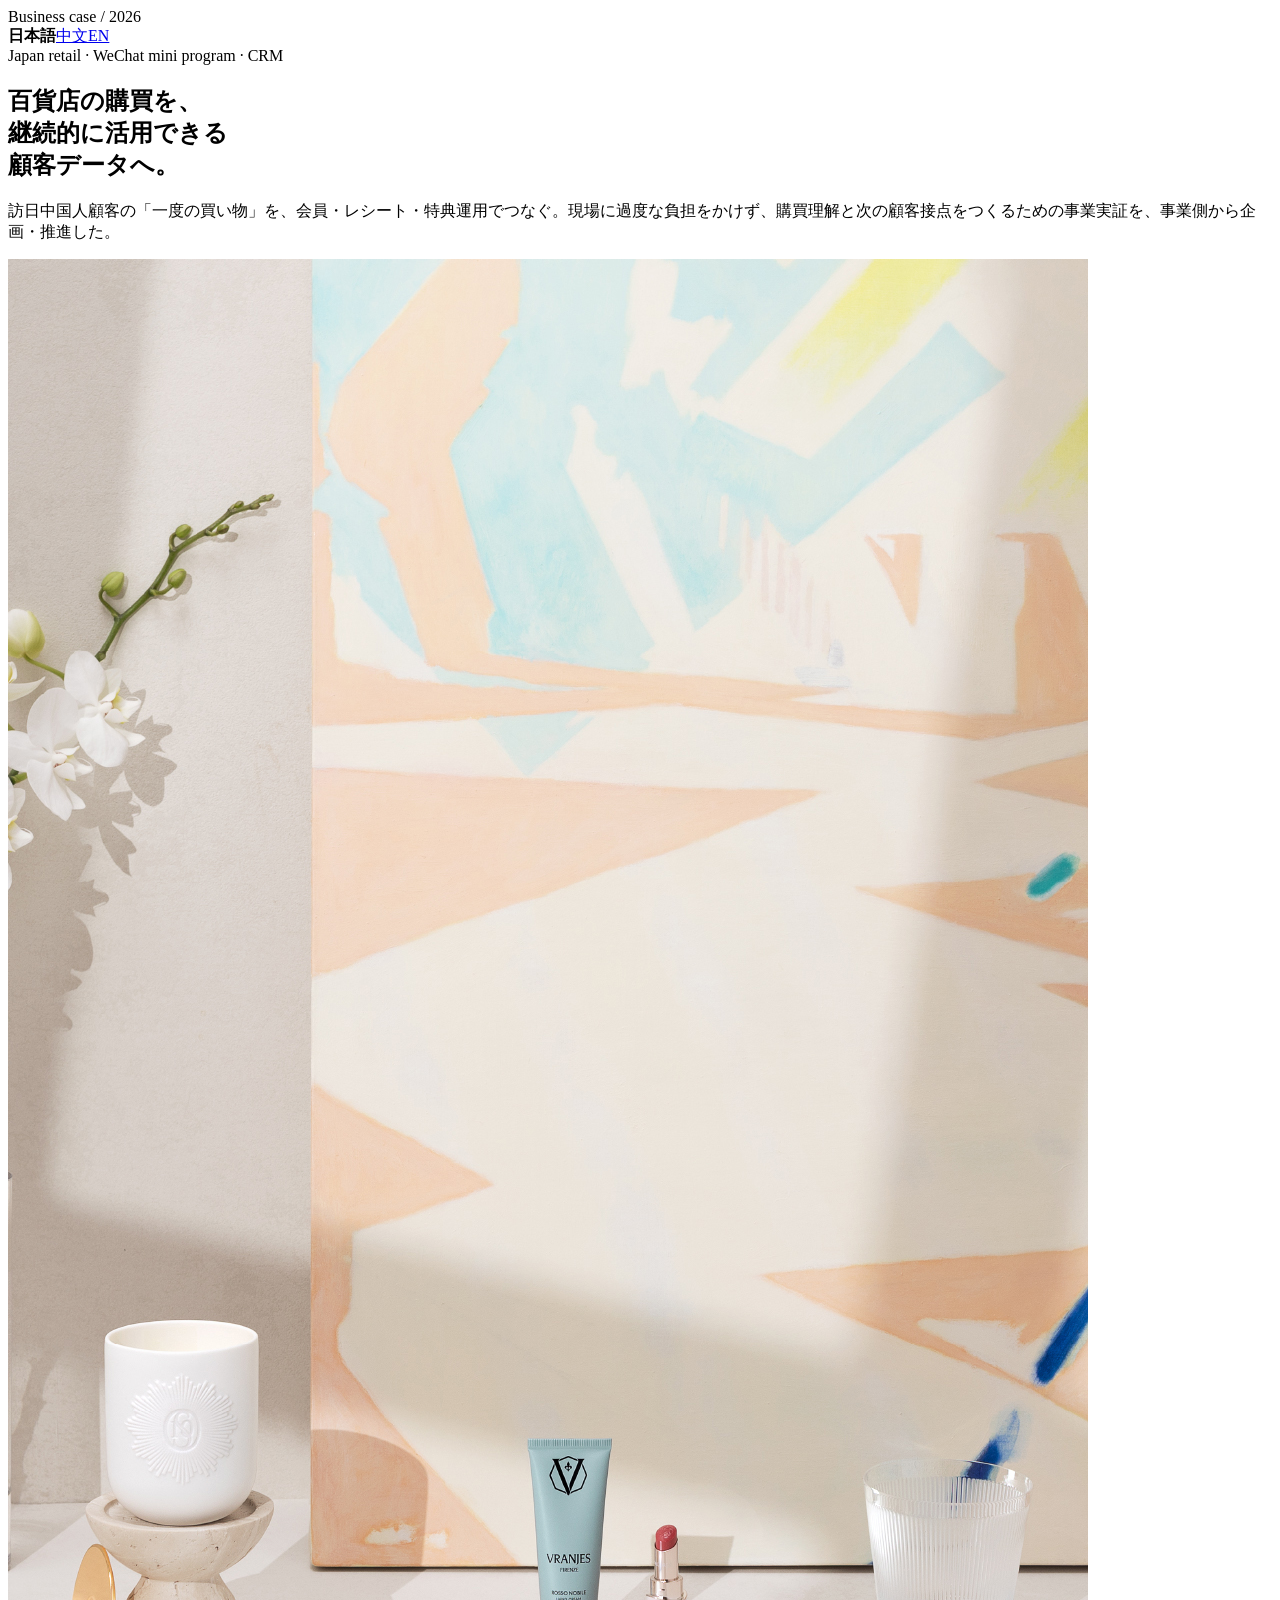
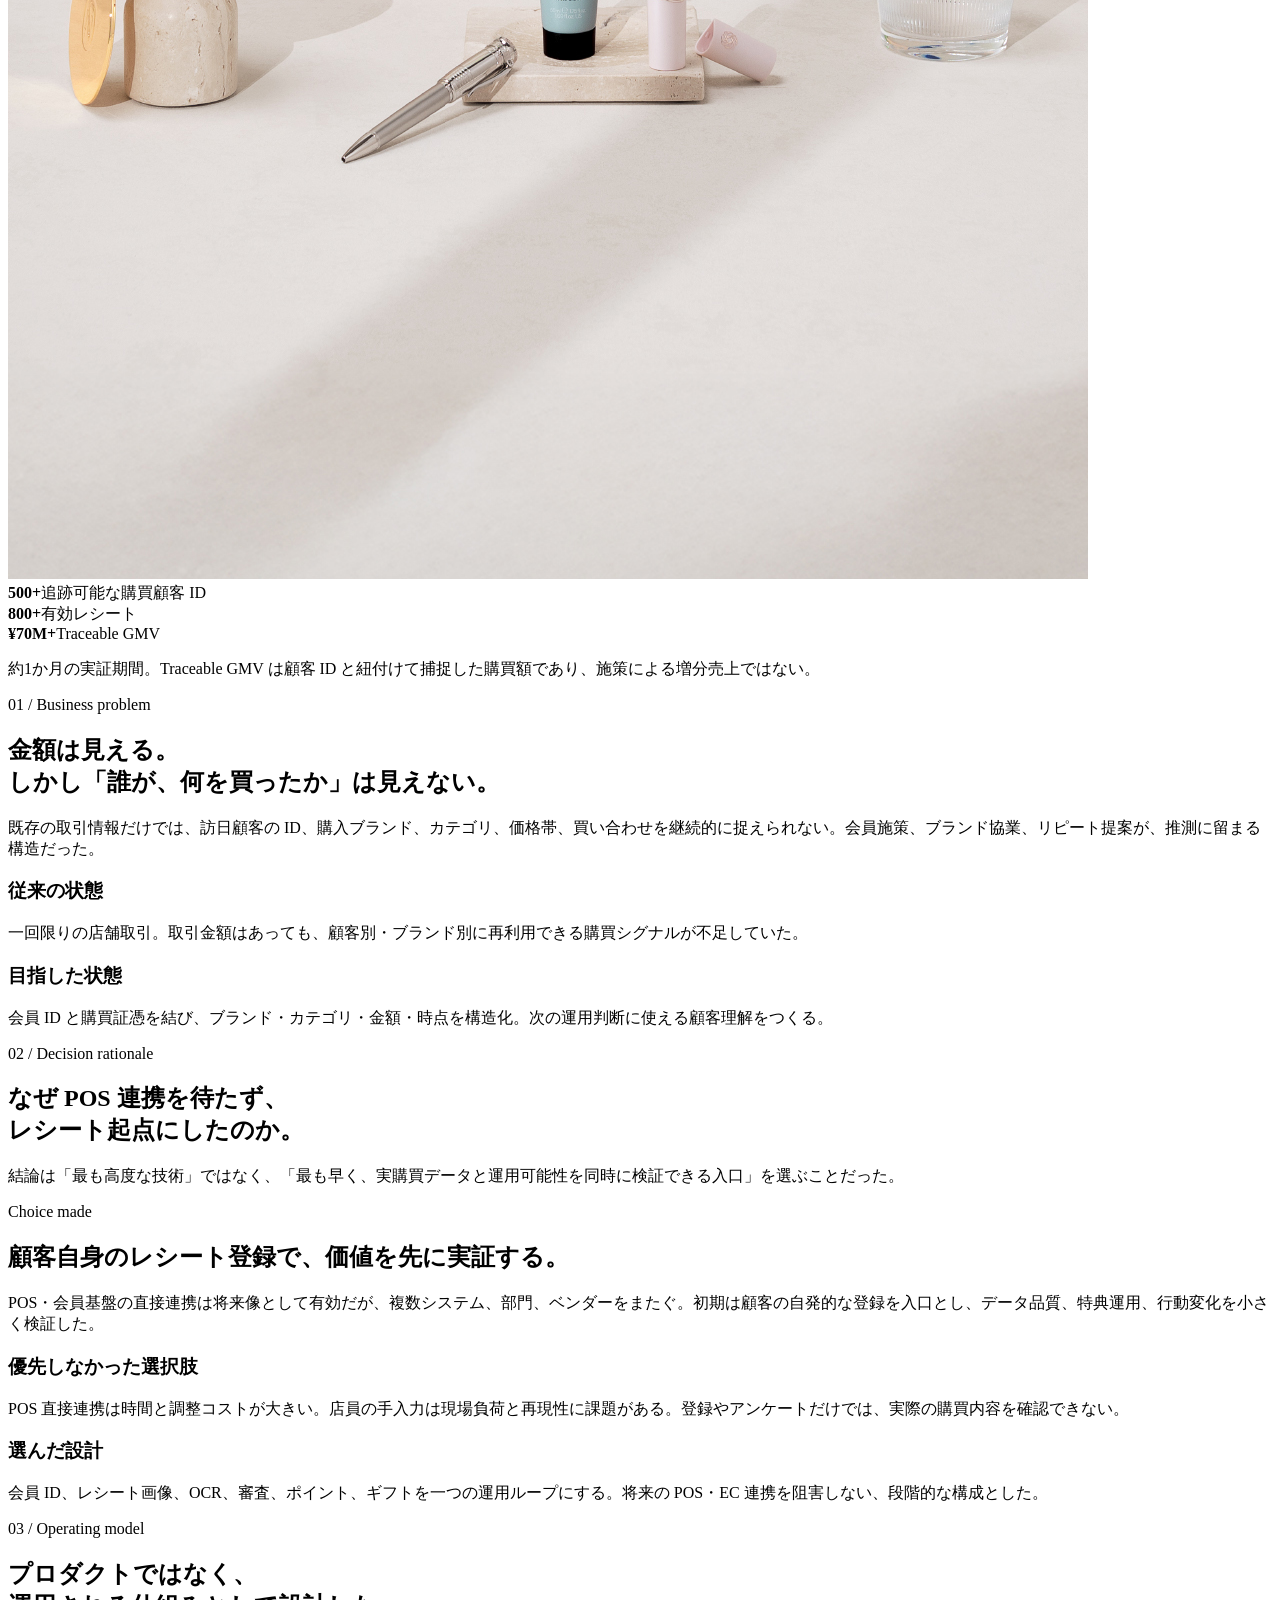
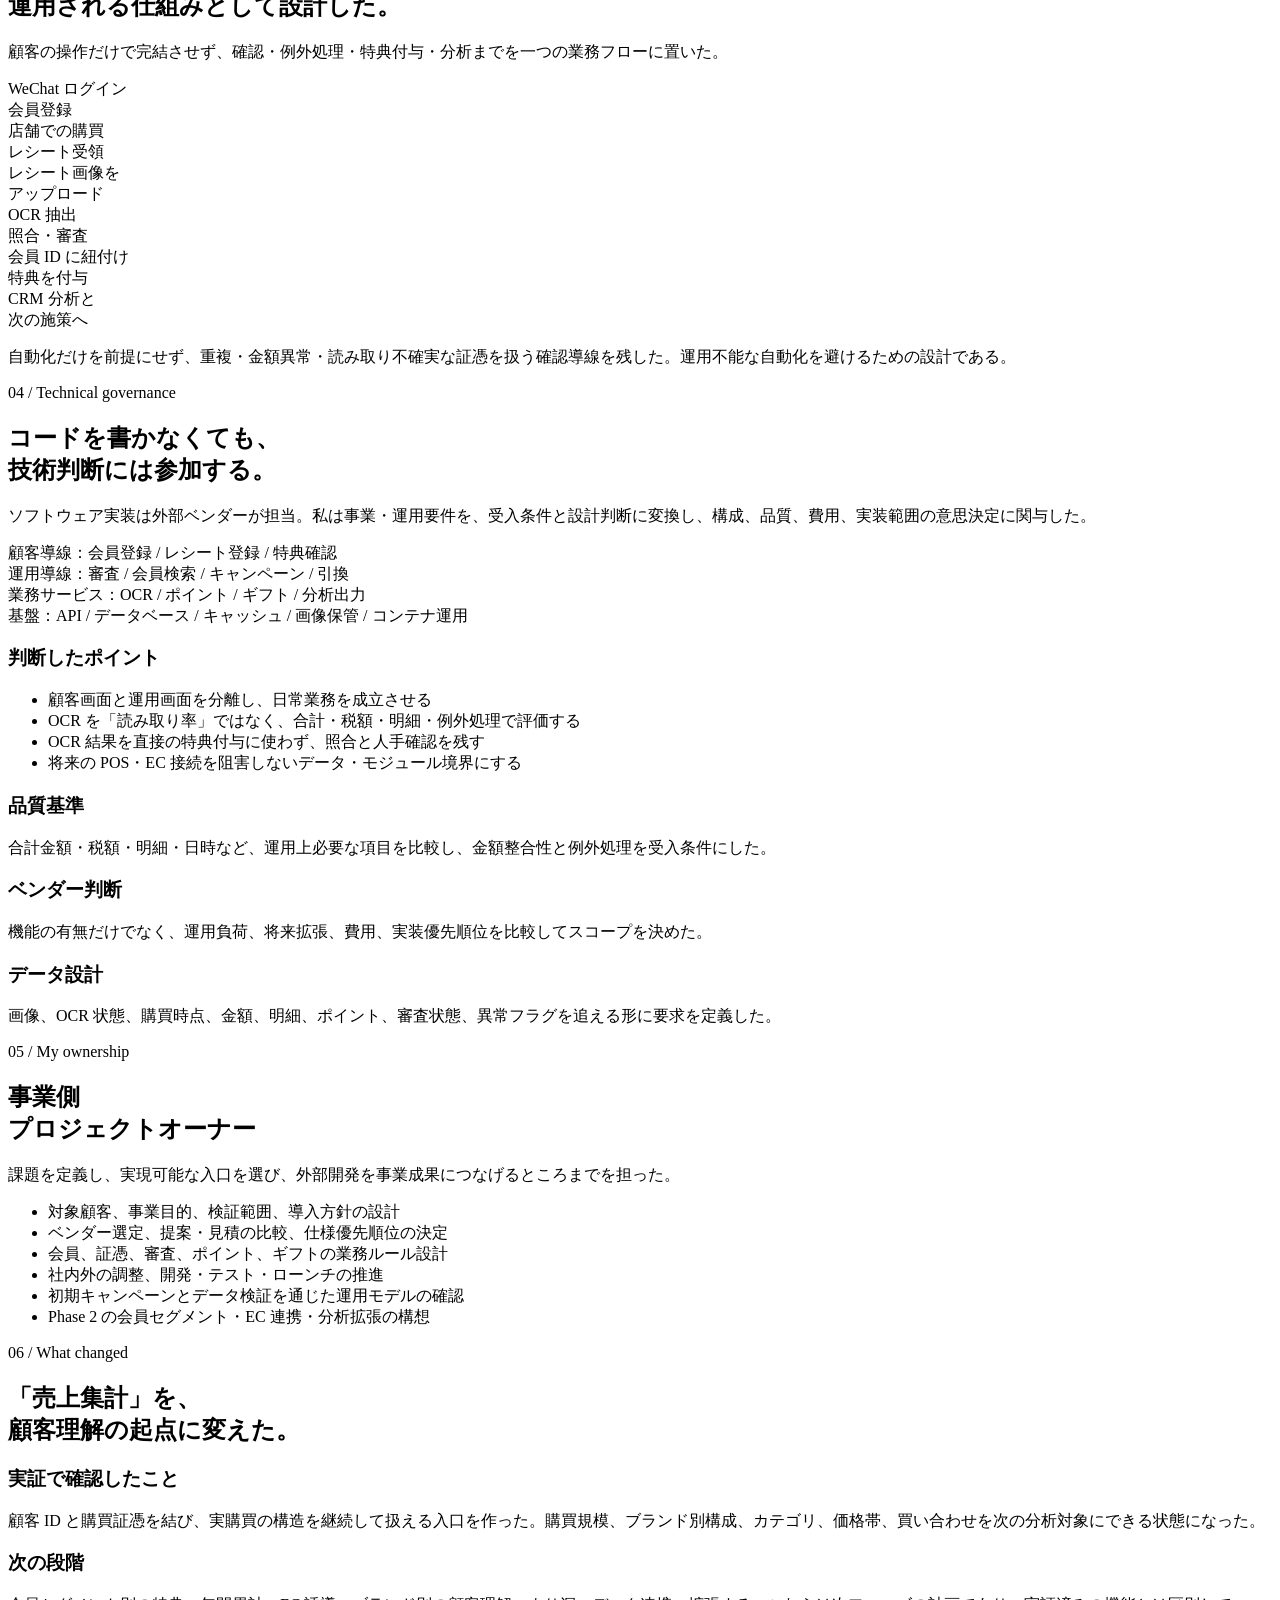
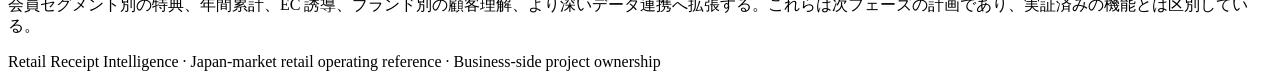
==== commit 5b2609a5: "Expand Japan-market retail CRM case study" ====
--- a/index.html
+++ b/index.html
@@ -1,63 +1,14 @@
-<!doctype html>
-<html lang="ja">
-<meta charset="utf-8">
-<meta name="viewport" content="width=device-width,initial-scale=1">
-<title>Retail Receipt Intelligence</title>
-<style>body{max-width:1050px;margin:auto;padding:32px;background:#f7f5ef;color:#17221e;font:17px/1.8 system-ui}nav{text-align:right}a{color:#17604b;margin-left:20px;font-weight:bold}.tag,b{color:#17604b}.hero{font-size:clamp(42px,7vw,76px);line-height:1.08;margin:80px 0 24px}.facts,.grid{display:grid;grid-template-columns:repeat(3,1fr);gap:0;border-block:1px solid #ddd;margin:50px 0}.facts div,.grid div{padding:22px;border-right:1px solid #ddd}.facts b{display:block;font-size:34px}.dark{background:#185b48;color:white;padding:34px;border-radius:10px}.grid{grid-template-columns:1fr 1fr;background:#fff}.grid h3{margin:0}.note{color:#62716a;font-size:14px}@media(max-width:650px){.facts,.grid{grid-template-columns:1fr}.hero{margin-top:45px}}</style>
-<body>
-<nav>
-<b>日本語</b>
-<a href="zh.html">中文</a>
-<a href="en.html">EN</a>
-</nav>
-<p class="tag">BUSINESS CASE / 2026</p>
-<h1 class="hero">百貨店の購買を、<br>継続的に活用できる顧客データへ。</h1>
-<p>訪日中国人顧客向け WeChat ミニプログラムを事業側から企画・推進。会員登録、レシート OCR、特典運用をつなぎ、店舗での一回限りの購買を CRM の起点に変えた。</p>
-<section class="facts">
-<div>
-<b>500+</b>追跡可能な購買顧客 ID</div>
-<div>
-<b>800+</b>有効レシート</div>
-<div>
-<b>¥70M+</b>Traceable GMV</div>
-</section>
-<p class="note">約1か月の実証期間。Traceable GMV は顧客 ID と紐付けて捕捉した購買額であり、施策起因売上ではない。</p>
-<h2>1. 課題を定義した</h2>
-<p>既存データでは取引金額は見えても、誰がどのブランド・カテゴリ・SKU を購入したかを継続して把握できなかった。これは販促の精度、ブランド協業、リピート施策のすべてを制約する問題だった。</p>
-<h2>2. 実行可能な入口を選んだ</h2>
-<section class="dark">
-<h3>POS 全面連携を待たない判断</h3>
-<p>POS・既存会員基盤との連携は理想だが、複数システム、部門、ベンダーをまたぐ。顧客自身によるレシートアップロードは、現場負荷を増やさずに実購買データを取得し、価値を先に検証するための現実的な選択だった。</p>
-</section>
-<section class="grid">
-<div>
-<h3>採用しなかった案</h3>
-<p>POS 直接連携、店員の手入力、会員登録だけの設計。いずれも速度、データ品質、または実購買の把握で課題が残った。</p>
-</div>
-<div>
-<h3>採用した設計</h3>
-<p>会員 ID、レシート画像、OCR、審査、ポイント、特典を一つの運用フローにした。将来の POS・EC 連携を妨げない構成とした。</p>
-</div>
-</section>
-<h2>3. 運用できる仕組みにした</h2>
-<p>消費者向けミニプログラム、管理画面、API、OCR、ポイント、ギフト引換を連携。レシート処理には自動・手動審査、重複検知、金額異常フラグを組み込んだ。OCR は複数案を比較し、主識別、金額勘定、人工確認を組み合わせた運用設計にした。</p>
-<h2>4. 技術アーキテクチャへの関与</h2>
-<p>コード実装は担当していないが、技術を事業要件と運用要件に翻訳し、ベンダーの設計・見積・実装範囲を判断した。顧客導線、管理画面、OCR、画像保管、審査、ポイント、分析出力を、一つの運用アーキテクチャとして設計した。</p>
-<section class="grid"><div><h3>構成の判断</h3><p>モバイル画面、管理画面、API、データベース、キャッシュ、オブジェクトストレージ、コンテナ運用を分離。将来の機能追加と日常運用の両方に耐える境界を確認した。</p></div><div><h3>品質の判断</h3><p>OCR は「読めるか」ではなく、合計、税額、明細、重複、例外処理までを評価対象にした。認識結果をそのまま付与に使わず、金額照合と人手確認を残した。</p></div></section>
-<h2>5. 技術を事業成果に変える進め方</h2><p>事業目的、コスト、現場負荷、データ品質、将来連携を比較して優先順位を決めた。今期に検証すべき機能と、POS・EC・自動化へ残す機能を分け、過剰な初期投資を避けた。</p>
-<h2>6. データの使い方を変えた</h2><p>金額だけでなく、ブランド、カテゴリ、SKU、価格帯、購買時点、購買組合せを扱えるようにした。顧客価値の偏り、ブランド別構成、購買バスケット、対象者別施策を検討できる基盤を作った。</p>
-<h2>7. 私の役割</h2>
-<section class="grid">
-<div>
-<h3>構想と意思決定</h3>
-<p>事業課題の定義、導入方針、ベンダー選定、要件優先順位、Phase 2 のロードマップを主導。</p>
-</div>
-<div>
-<h3>推進と検証</h3>
-<p>社内外の調整、開発・テスト・ローンチ推進、キャンペーン運用、データ検証を担った。ソフトウェア実装は外部ベンダーが担当。</p>
-</div>
-</section>
-<h2>5. 次の事業価値</h2>
-<p>捕捉した購買データを、会員分層、対象者別の特典、EC 誘導、ブランド別の顧客理解へ拡張する。Phase 1 は、これらを可能にするデータ取得と運用モデルの検証だった。</p>
-</body>
-</html>
+<!doctype html>
+<html lang="ja">
+<head><meta charset="utf-8"><meta name="viewport" content="width=device-width,initial-scale=1"><meta name="description" content="百貨店の購買を継続的に活用できる顧客データへ変える、WeChat ミニプログラムの事業ケース。"><title>Retail Receipt Intelligence | Case Study</title><link rel="stylesheet" href="assets/case-study.css"></head>
+<body><main class="shell">
+<header class="top"><span class="kicker">Business case / 2026</span><nav class="language" aria-label="Language"><b>日本語</b><a href="zh.html">中文</a><a href="en.html">EN</a></nav></header>
+<section class="hero"><div><div class="kicker">Japan retail · WeChat mini program · CRM</div><h1>百貨店の購買を、<br>継続的に活用できる<br>顧客データへ。</h1><p>訪日中国人顧客の「一度の買い物」を、会員・レシート・特典運用でつなぐ。現場に過度な負担をかけず、購買理解と次の顧客接点をつくるための事業実証を、事業側から企画・推進した。</p></div><div class="hero-art"><img src="assets/retail-campaign.jpg" alt="Retail campaign visual"></div></section>
+<section class="facts"><div class="fact"><strong>500+</strong><span>追跡可能な購買顧客 ID</span></div><div class="fact"><strong>800+</strong><span>有効レシート</span></div><div class="fact"><strong>¥70M+</strong><span>Traceable GMV</span></div></section><p class="metric-note">約1か月の実証期間。Traceable GMV は顧客 ID と紐付けて捕捉した購買額であり、施策による増分売上ではない。</p>
+<section class="section"><div class="kicker">01 / Business problem</div><h2>金額は見える。<br>しかし「誰が、何を買ったか」は見えない。</h2><p class="lead">既存の取引情報だけでは、訪日顧客の ID、購入ブランド、カテゴリ、価格帯、買い合わせを継続的に捉えられない。会員施策、ブランド協業、リピート提案が、推測に留まる構造だった。</p><div class="grid2"><article class="card"><h3>従来の状態</h3><p>一回限りの店舗取引。取引金額はあっても、顧客別・ブランド別に再利用できる購買シグナルが不足していた。</p></article><article class="card"><h3>目指した状態</h3><p>会員 ID と購買証憑を結び、ブランド・カテゴリ・金額・時点を構造化。次の運用判断に使える顧客理解をつくる。</p></article></div></section>
+<section class="section"><div class="kicker">02 / Decision rationale</div><h2>なぜ POS 連携を待たず、<br>レシート起点にしたのか。</h2><p class="lead">結論は「最も高度な技術」ではなく、「最も早く、実購買データと運用可能性を同時に検証できる入口」を選ぶことだった。</p><div class="dark"><div class="kicker">Choice made</div><h2>顧客自身のレシート登録で、価値を先に実証する。</h2><p class="lead">POS・会員基盤の直接連携は将来像として有効だが、複数システム、部門、ベンダーをまたぐ。初期は顧客の自発的な登録を入口とし、データ品質、特典運用、行動変化を小さく検証した。</p><div class="grid2"><article class="card"><h3>優先しなかった選択肢</h3><p>POS 直接連携は時間と調整コストが大きい。店員の手入力は現場負荷と再現性に課題がある。登録やアンケートだけでは、実際の購買内容を確認できない。</p></article><article class="card"><h3>選んだ設計</h3><p>会員 ID、レシート画像、OCR、審査、ポイント、ギフトを一つの運用ループにする。将来の POS・EC 連携を阻害しない、段階的な構成とした。</p></article></div></div></section>
+<section class="section"><div class="kicker">03 / Operating model</div><h2>プロダクトではなく、<br>運用される仕組みとして設計した。</h2><p class="lead">顧客の操作だけで完結させず、確認・例外処理・特典付与・分析までを一つの業務フローに置いた。</p><div class="flow"><div class="node">WeChat ログイン<br>会員登録</div><div class="node">店舗での購買<br>レシート受領</div><div class="node">レシート画像を<br>アップロード</div><div class="node">OCR 抽出<br>照合・審査</div><div class="node">会員 ID に紐付け<br>特典を付与</div><div class="node">CRM 分析と<br>次の施策へ</div></div><p class="callout">自動化だけを前提にせず、重複・金額異常・読み取り不確実な証憑を扱う確認導線を残した。運用不能な自動化を避けるための設計である。</p></section>
+<section class="section"><div class="kicker">04 / Technical governance</div><h2>コードを書かなくても、<br>技術判断には参加する。</h2><p class="lead">ソフトウェア実装は外部ベンダーが担当。私は事業・運用要件を、受入条件と設計判断に変換し、構成、品質、費用、実装範囲の意思決定に関与した。</p><div class="architecture"><div class="diagram" aria-label="System architecture abstraction"><div class="layer">顧客導線：会員登録 / レシート登録 / 特典確認</div><div class="layer">運用導線：審査 / 会員検索 / キャンペーン / 引換</div><div class="layer">業務サービス：OCR / ポイント / ギフト / 分析出力</div><div class="layer">基盤：API / データベース / キャッシュ / 画像保管 / コンテナ運用</div></div><div class="card"><h3>判断したポイント</h3><ul><li>顧客画面と運用画面を分離し、日常業務を成立させる</li><li>OCR を「読み取り率」ではなく、合計・税額・明細・例外処理で評価する</li><li>OCR 結果を直接の特典付与に使わず、照合と人手確認を残す</li><li>将来の POS・EC 接続を阻害しないデータ・モジュール境界にする</li></ul></div></div><div class="grid3"><article class="card"><h3>品質基準</h3><p>合計金額・税額・明細・日時など、運用上必要な項目を比較し、金額整合性と例外処理を受入条件にした。</p></article><article class="card"><h3>ベンダー判断</h3><p>機能の有無だけでなく、運用負荷、将来拡張、費用、実装優先順位を比較してスコープを決めた。</p></article><article class="card"><h3>データ設計</h3><p>画像、OCR 状態、購買時点、金額、明細、ポイント、審査状態、異常フラグを追える形に要求を定義した。</p></article></div></section>
+<section class="section"><div class="kicker">05 / My ownership</div><div class="role"><div><h2>事業側<br>プロジェクトオーナー</h2><p class="quote">課題を定義し、実現可能な入口を選び、外部開発を事業成果につなげるところまでを担った。</p></div><ul class="checklist"><li>対象顧客、事業目的、検証範囲、導入方針の設計</li><li>ベンダー選定、提案・見積の比較、仕様優先順位の決定</li><li>会員、証憑、審査、ポイント、ギフトの業務ルール設計</li><li>社内外の調整、開発・テスト・ローンチの推進</li><li>初期キャンペーンとデータ検証を通じた運用モデルの確認</li><li>Phase 2 の会員セグメント・EC 連携・分析拡張の構想</li></ul></div></section>
+<section class="section"><div class="kicker">06 / What changed</div><h2>「売上集計」を、<br>顧客理解の起点に変えた。</h2><div class="grid2"><article class="card"><h3>実証で確認したこと</h3><p>顧客 ID と購買証憑を結び、実購買の構造を継続して扱える入口を作った。購買規模、ブランド別構成、カテゴリ、価格帯、買い合わせを次の分析対象にできる状態になった。</p></article><article class="future"><h3>次の段階</h3><p>会員セグメント別の特典、年間累計、EC 誘導、ブランド別の顧客理解、より深いデータ連携へ拡張する。これらは次フェーズの計画であり、実証済みの機能とは区別している。</p></article></div></section>
+</main><footer class="shell footer">Retail Receipt Intelligence · Japan-market retail operating reference · Business-side project ownership</footer></body></html>
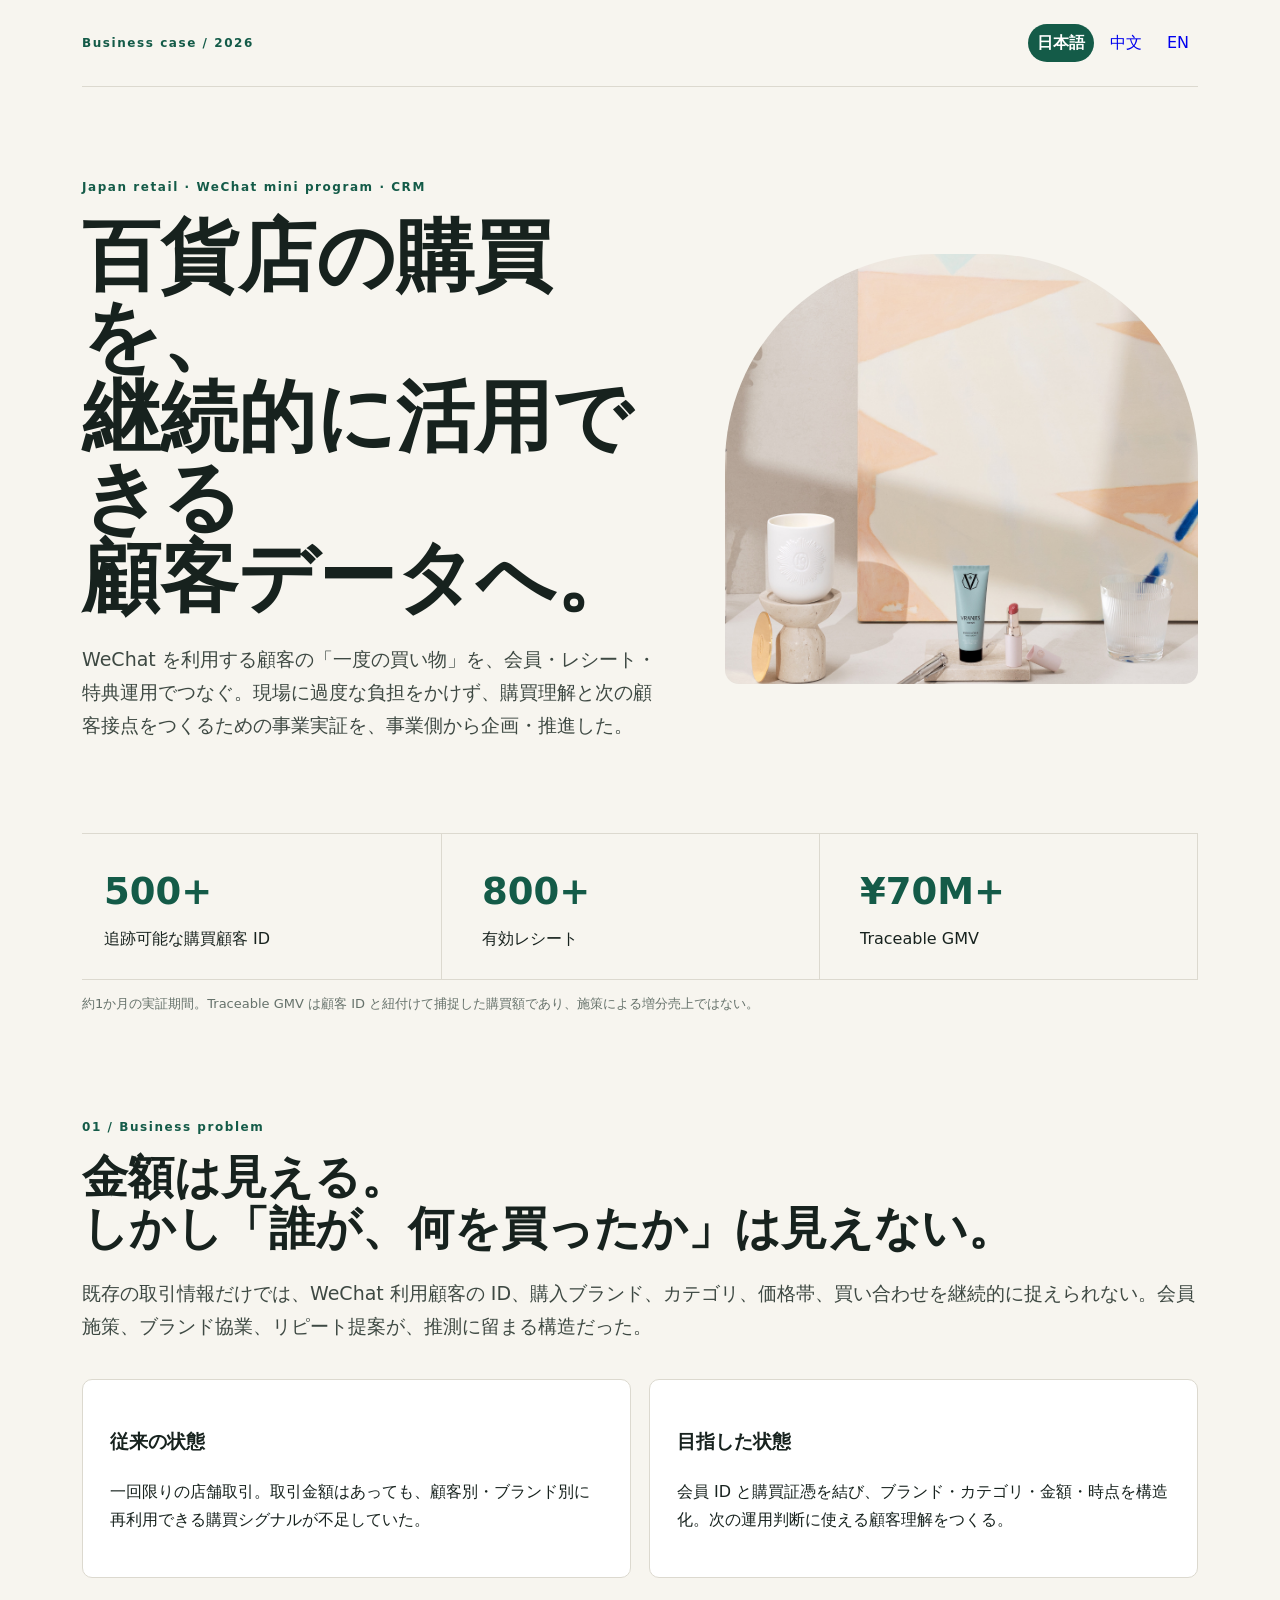
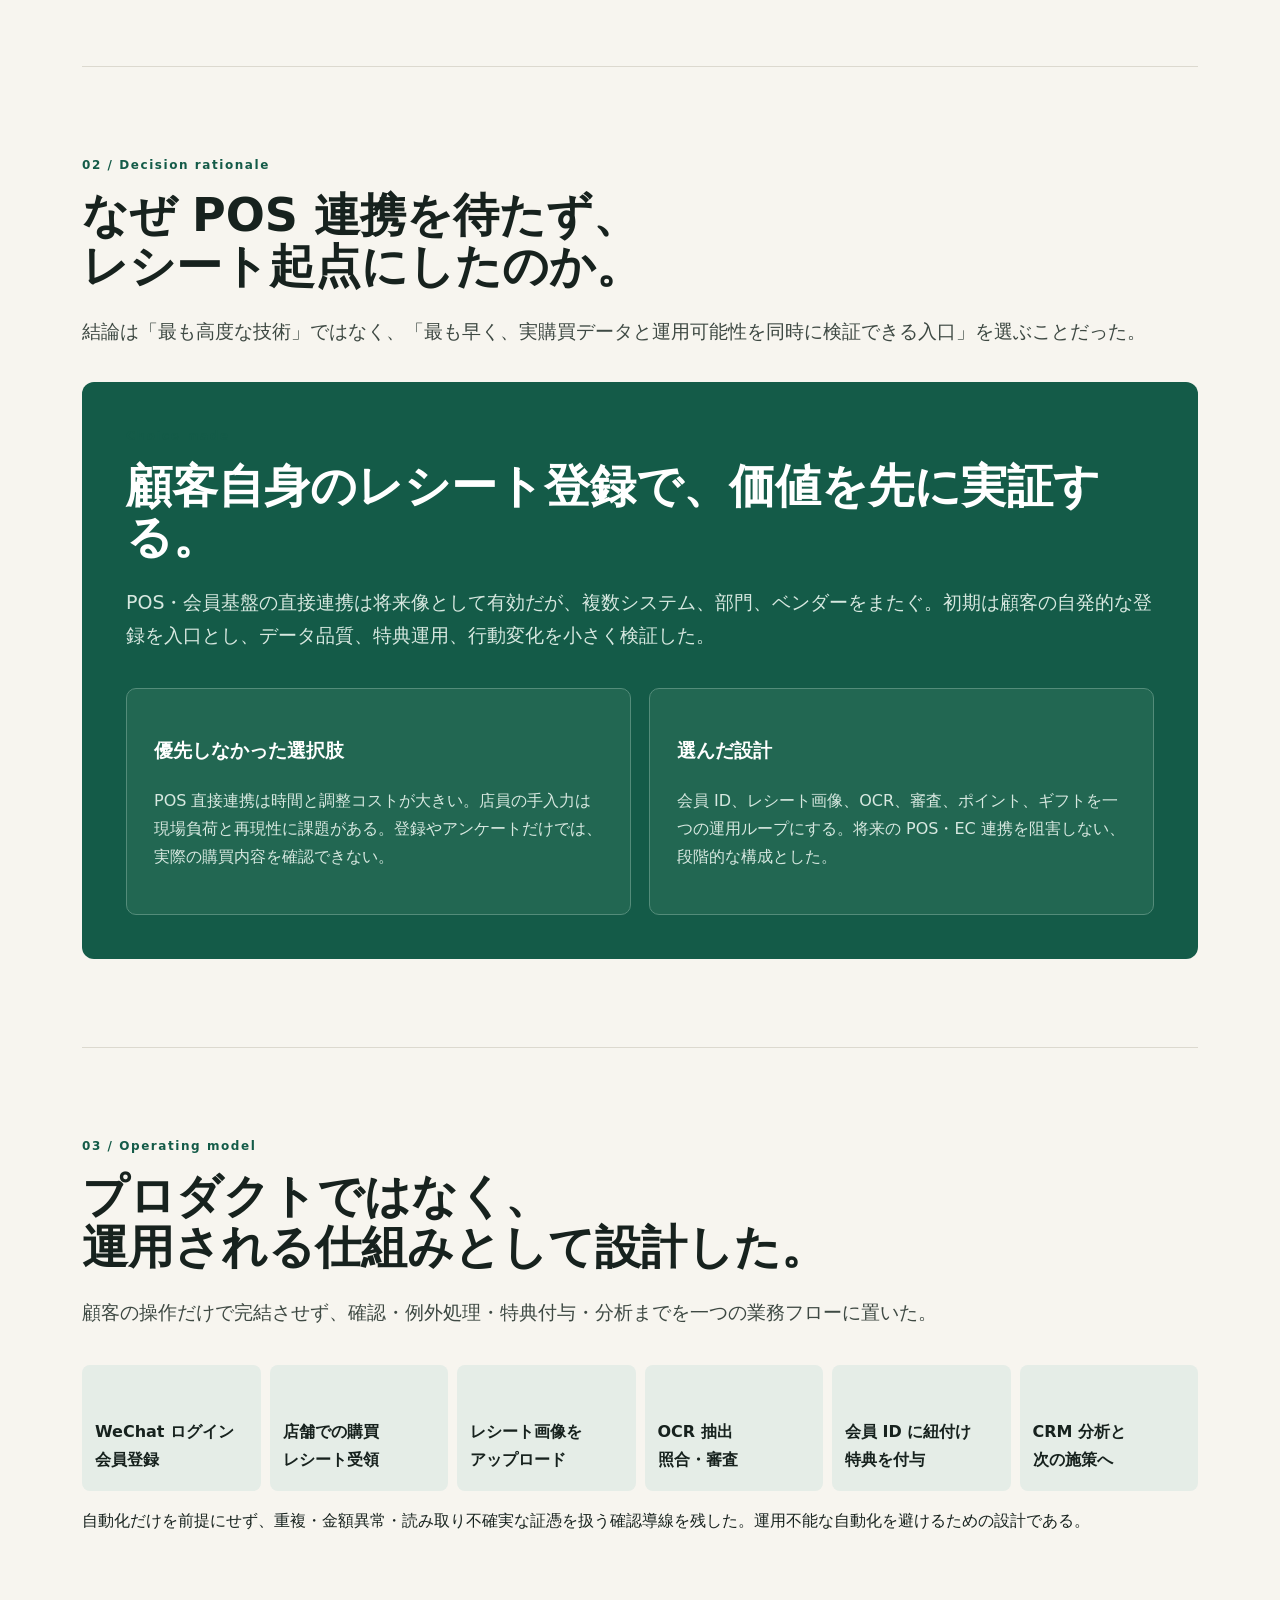
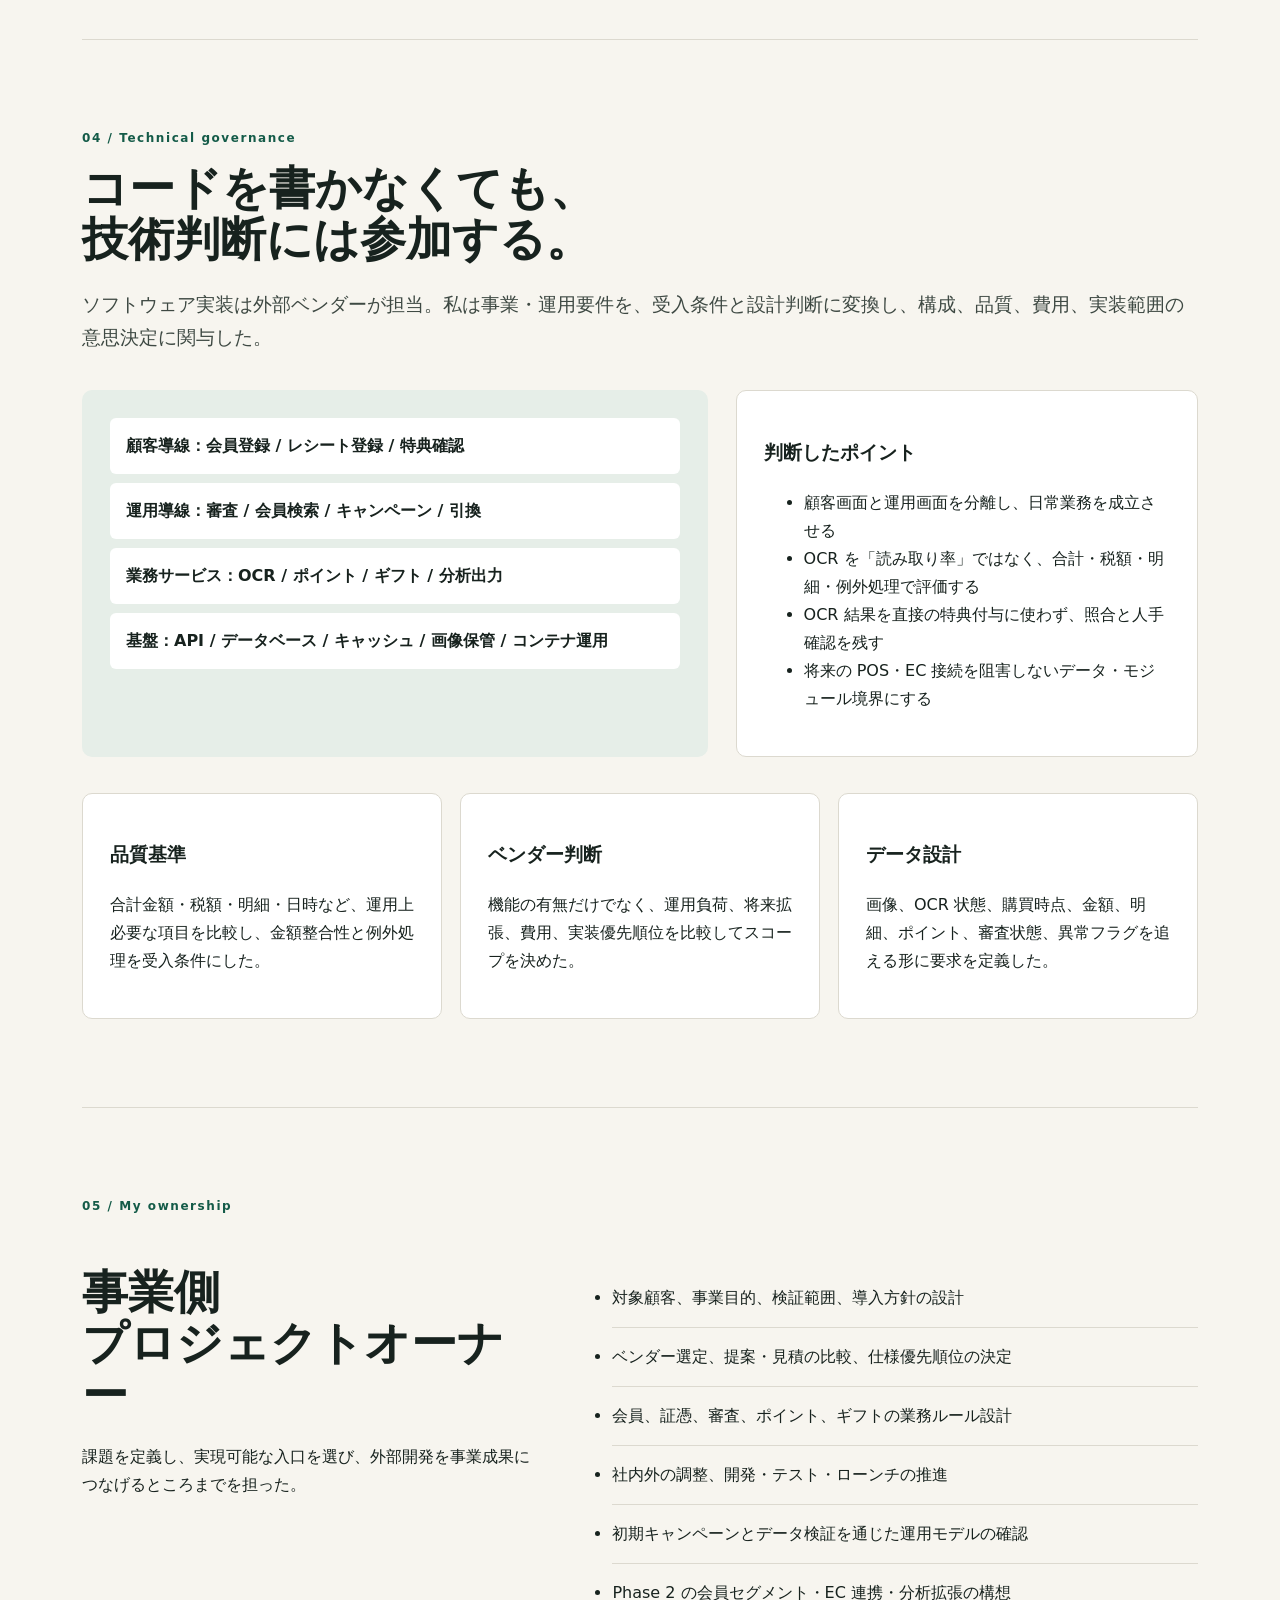
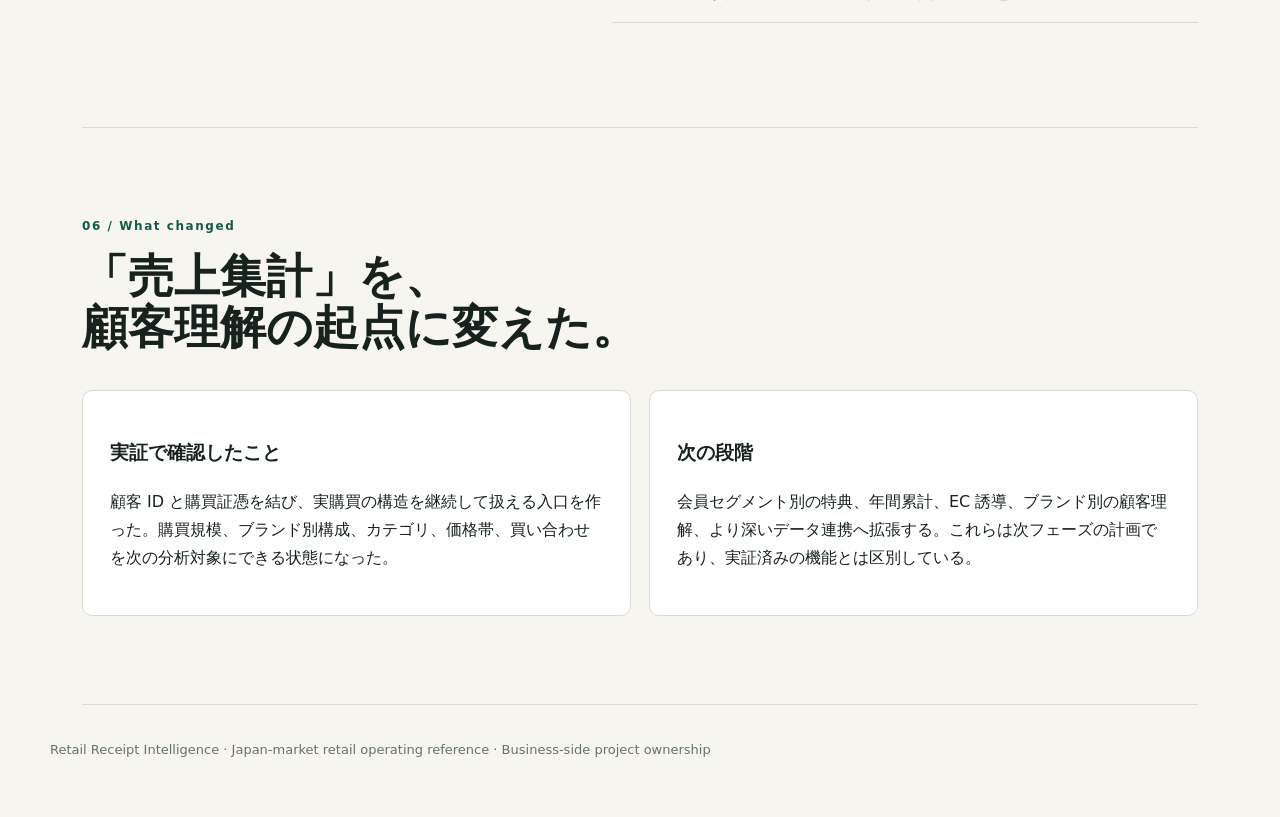
==== commit b3acb3b0: "Add files via upload" ====
--- a/index.html
+++ b/index.html
@@ -1,11 +1,11 @@
 <!doctype html>
 <html lang="ja">
-<head><meta charset="utf-8"><meta name="viewport" content="width=device-width,initial-scale=1"><meta name="description" content="百貨店の購買を継続的に活用できる顧客データへ変える、WeChat ミニプログラムの事業ケース。"><title>Retail Receipt Intelligence | Case Study</title><link rel="stylesheet" href="assets/case-study.css"></head>
+<head><meta charset="utf-8"><meta name="viewport" content="width=device-width,initial-scale=1"><meta name="description" content="百貨店の購買を継続的に活用できる顧客データへ変える、WeChat ミニプログラムの事業ケース。"><title>Retail Receipt Intelligence | Case Study</title><style>*{box-sizing:border-box}body{margin:0;background:#f7f5ef;color:#17221e;font:16px/1.75 system-ui,sans-serif}.shell{max-width:1180px;margin:auto;padding:0 32px}.top{display:flex;justify-content:space-between;align-items:center;padding:24px 0;border-bottom:1px solid #dcd9cf}.language{display:flex;gap:7px}.language a,.language b{padding:5px 9px;text-decoration:none;border-radius:99px}.language b{background:#145b48;color:#fff}.kicker{color:#145b48;font-size:12px;font-weight:800;letter-spacing:.13em}.hero{display:grid;grid-template-columns:1.1fr .9fr;gap:64px;align-items:center;padding:90px 0 72px}.hero h1{font-size:clamp(45px,6.2vw,78px);line-height:1.03;margin:18px 0 25px}.hero p,.lead{font-size:19px;color:#3e4943}.hero-art{height:430px;border-radius:210px 210px 14px 14px;overflow:hidden}.hero-art img{width:100%;height:100%;object-fit:cover}.facts,.grid2,.grid3{display:grid;gap:18px}.facts{grid-template-columns:repeat(3,1fr);border-block:1px solid #dcd9cf}.fact{padding:26px 22px;border-right:1px solid #dcd9cf}.fact strong{display:block;font-size:37px;color:#145b48}.metric-note{color:#66726b;font-size:13px}.section{padding:88px 0;border-bottom:1px solid #dcd9cf}.section h2{font-size:clamp(31px,4vw,46px);line-height:1.12;margin:14px 0 22px}.grid2{grid-template-columns:repeat(2,1fr);margin-top:36px}.grid3{grid-template-columns:repeat(3,1fr);margin-top:36px}.card,.future{padding:27px;background:#fff;border:1px solid #dcd9cf;border-radius:10px}.dark{margin-top:34px;padding:44px;background:#145b48;color:#fff;border-radius:12px}.dark .lead,.dark .card p{color:#d7e8e0}.dark .card{background:#226752;border-color:#548c7a}.flow{display:grid;grid-template-columns:repeat(6,1fr);gap:9px;margin-top:36px}.node{min-height:126px;padding:17px 13px;border-radius:8px;background:#e5ede7;display:flex;align-items:flex-end;font-weight:700}.architecture,.role{display:grid;grid-template-columns:1.15fr .85fr;gap:28px;margin-top:36px}.diagram{padding:28px;background:#e6eee8;border-radius:10px}.layer{padding:14px 16px;margin-bottom:9px;background:#fff;border-radius:6px;font-weight:700}.role{grid-template-columns:.85fr 1.15fr}.checklist li{padding:15px 0;border-bottom:1px solid #dcd9cf}.footer{padding:34px 0 55px;color:#66726b;font-size:13px}@media(max-width:760px){.shell{padding:0 20px}.hero,.architecture,.role,.grid2,.grid3,.facts{grid-template-columns:1fr;gap:30px}.hero{padding:56px 0}.hero-art{height:310px}.fact{border-right:0;border-bottom:1px solid #dcd9cf}.flow{grid-template-columns:repeat(2,1fr)}.section{padding:62px 0}.dark{padding:28px}}</style><link rel="stylesheet" href="assets/case-study.css"></head>
 <body><main class="shell">
 <header class="top"><span class="kicker">Business case / 2026</span><nav class="language" aria-label="Language"><b>日本語</b><a href="zh.html">中文</a><a href="en.html">EN</a></nav></header>
-<section class="hero"><div><div class="kicker">Japan retail · WeChat mini program · CRM</div><h1>百貨店の購買を、<br>継続的に活用できる<br>顧客データへ。</h1><p>訪日中国人顧客の「一度の買い物」を、会員・レシート・特典運用でつなぐ。現場に過度な負担をかけず、購買理解と次の顧客接点をつくるための事業実証を、事業側から企画・推進した。</p></div><div class="hero-art"><img src="assets/retail-campaign.jpg" alt="Retail campaign visual"></div></section>
+<section class="hero"><div><div class="kicker">Japan retail · WeChat mini program · CRM</div><h1>百貨店の購買を、<br>継続的に活用できる<br>顧客データへ。</h1><p>WeChat を利用する顧客の「一度の買い物」を、会員・レシート・特典運用でつなぐ。現場に過度な負担をかけず、購買理解と次の顧客接点をつくるための事業実証を、事業側から企画・推進した。</p></div><div class="hero-art"><img src="assets/retail-campaign.jpg" alt="Retail campaign visual"></div></section>
 <section class="facts"><div class="fact"><strong>500+</strong><span>追跡可能な購買顧客 ID</span></div><div class="fact"><strong>800+</strong><span>有効レシート</span></div><div class="fact"><strong>¥70M+</strong><span>Traceable GMV</span></div></section><p class="metric-note">約1か月の実証期間。Traceable GMV は顧客 ID と紐付けて捕捉した購買額であり、施策による増分売上ではない。</p>
-<section class="section"><div class="kicker">01 / Business problem</div><h2>金額は見える。<br>しかし「誰が、何を買ったか」は見えない。</h2><p class="lead">既存の取引情報だけでは、訪日顧客の ID、購入ブランド、カテゴリ、価格帯、買い合わせを継続的に捉えられない。会員施策、ブランド協業、リピート提案が、推測に留まる構造だった。</p><div class="grid2"><article class="card"><h3>従来の状態</h3><p>一回限りの店舗取引。取引金額はあっても、顧客別・ブランド別に再利用できる購買シグナルが不足していた。</p></article><article class="card"><h3>目指した状態</h3><p>会員 ID と購買証憑を結び、ブランド・カテゴリ・金額・時点を構造化。次の運用判断に使える顧客理解をつくる。</p></article></div></section>
+<section class="section"><div class="kicker">01 / Business problem</div><h2>金額は見える。<br>しかし「誰が、何を買ったか」は見えない。</h2><p class="lead">既存の取引情報だけでは、WeChat 利用顧客の ID、購入ブランド、カテゴリ、価格帯、買い合わせを継続的に捉えられない。会員施策、ブランド協業、リピート提案が、推測に留まる構造だった。</p><div class="grid2"><article class="card"><h3>従来の状態</h3><p>一回限りの店舗取引。取引金額はあっても、顧客別・ブランド別に再利用できる購買シグナルが不足していた。</p></article><article class="card"><h3>目指した状態</h3><p>会員 ID と購買証憑を結び、ブランド・カテゴリ・金額・時点を構造化。次の運用判断に使える顧客理解をつくる。</p></article></div></section>
 <section class="section"><div class="kicker">02 / Decision rationale</div><h2>なぜ POS 連携を待たず、<br>レシート起点にしたのか。</h2><p class="lead">結論は「最も高度な技術」ではなく、「最も早く、実購買データと運用可能性を同時に検証できる入口」を選ぶことだった。</p><div class="dark"><div class="kicker">Choice made</div><h2>顧客自身のレシート登録で、価値を先に実証する。</h2><p class="lead">POS・会員基盤の直接連携は将来像として有効だが、複数システム、部門、ベンダーをまたぐ。初期は顧客の自発的な登録を入口とし、データ品質、特典運用、行動変化を小さく検証した。</p><div class="grid2"><article class="card"><h3>優先しなかった選択肢</h3><p>POS 直接連携は時間と調整コストが大きい。店員の手入力は現場負荷と再現性に課題がある。登録やアンケートだけでは、実際の購買内容を確認できない。</p></article><article class="card"><h3>選んだ設計</h3><p>会員 ID、レシート画像、OCR、審査、ポイント、ギフトを一つの運用ループにする。将来の POS・EC 連携を阻害しない、段階的な構成とした。</p></article></div></div></section>
 <section class="section"><div class="kicker">03 / Operating model</div><h2>プロダクトではなく、<br>運用される仕組みとして設計した。</h2><p class="lead">顧客の操作だけで完結させず、確認・例外処理・特典付与・分析までを一つの業務フローに置いた。</p><div class="flow"><div class="node">WeChat ログイン<br>会員登録</div><div class="node">店舗での購買<br>レシート受領</div><div class="node">レシート画像を<br>アップロード</div><div class="node">OCR 抽出<br>照合・審査</div><div class="node">会員 ID に紐付け<br>特典を付与</div><div class="node">CRM 分析と<br>次の施策へ</div></div><p class="callout">自動化だけを前提にせず、重複・金額異常・読み取り不確実な証憑を扱う確認導線を残した。運用不能な自動化を避けるための設計である。</p></section>
 <section class="section"><div class="kicker">04 / Technical governance</div><h2>コードを書かなくても、<br>技術判断には参加する。</h2><p class="lead">ソフトウェア実装は外部ベンダーが担当。私は事業・運用要件を、受入条件と設計判断に変換し、構成、品質、費用、実装範囲の意思決定に関与した。</p><div class="architecture"><div class="diagram" aria-label="System architecture abstraction"><div class="layer">顧客導線：会員登録 / レシート登録 / 特典確認</div><div class="layer">運用導線：審査 / 会員検索 / キャンペーン / 引換</div><div class="layer">業務サービス：OCR / ポイント / ギフト / 分析出力</div><div class="layer">基盤：API / データベース / キャッシュ / 画像保管 / コンテナ運用</div></div><div class="card"><h3>判断したポイント</h3><ul><li>顧客画面と運用画面を分離し、日常業務を成立させる</li><li>OCR を「読み取り率」ではなく、合計・税額・明細・例外処理で評価する</li><li>OCR 結果を直接の特典付与に使わず、照合と人手確認を残す</li><li>将来の POS・EC 接続を阻害しないデータ・モジュール境界にする</li></ul></div></div><div class="grid3"><article class="card"><h3>品質基準</h3><p>合計金額・税額・明細・日時など、運用上必要な項目を比較し、金額整合性と例外処理を受入条件にした。</p></article><article class="card"><h3>ベンダー判断</h3><p>機能の有無だけでなく、運用負荷、将来拡張、費用、実装優先順位を比較してスコープを決めた。</p></article><article class="card"><h3>データ設計</h3><p>画像、OCR 状態、購買時点、金額、明細、ポイント、審査状態、異常フラグを追える形に要求を定義した。</p></article></div></section>
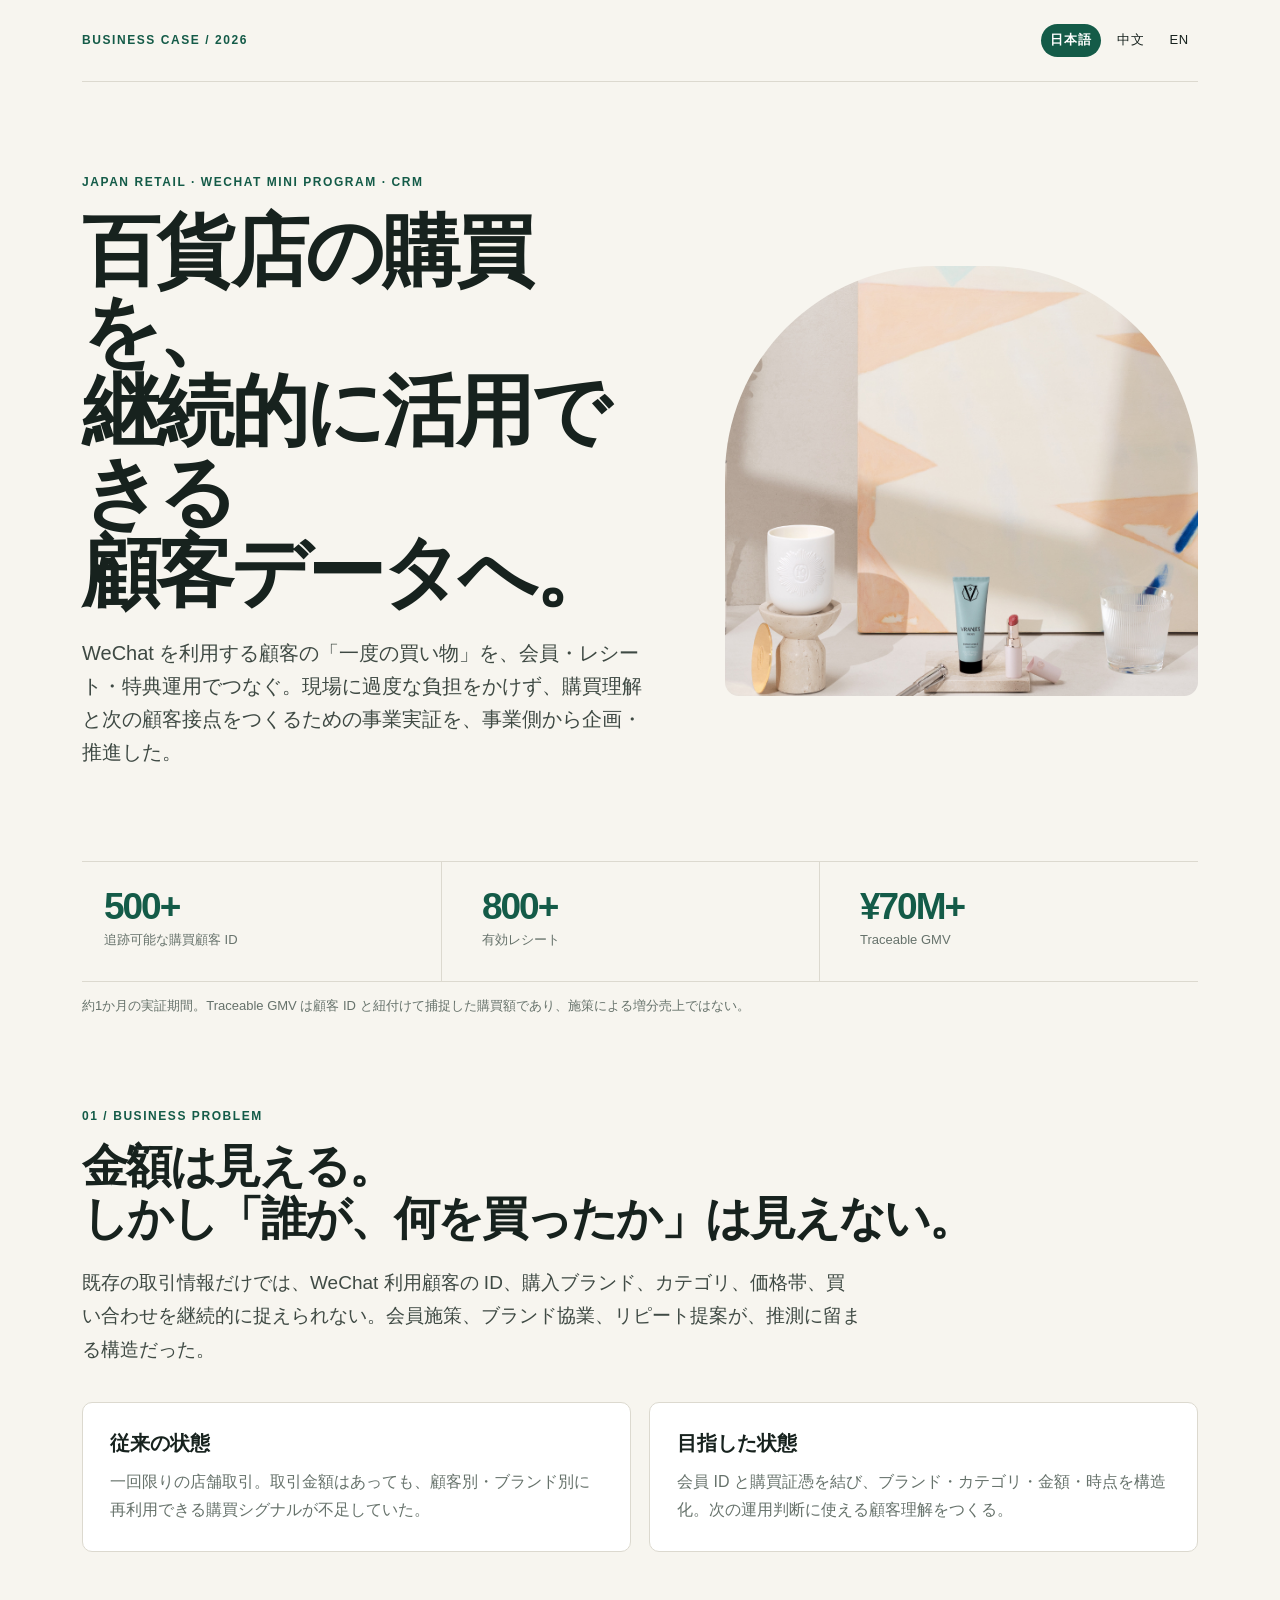
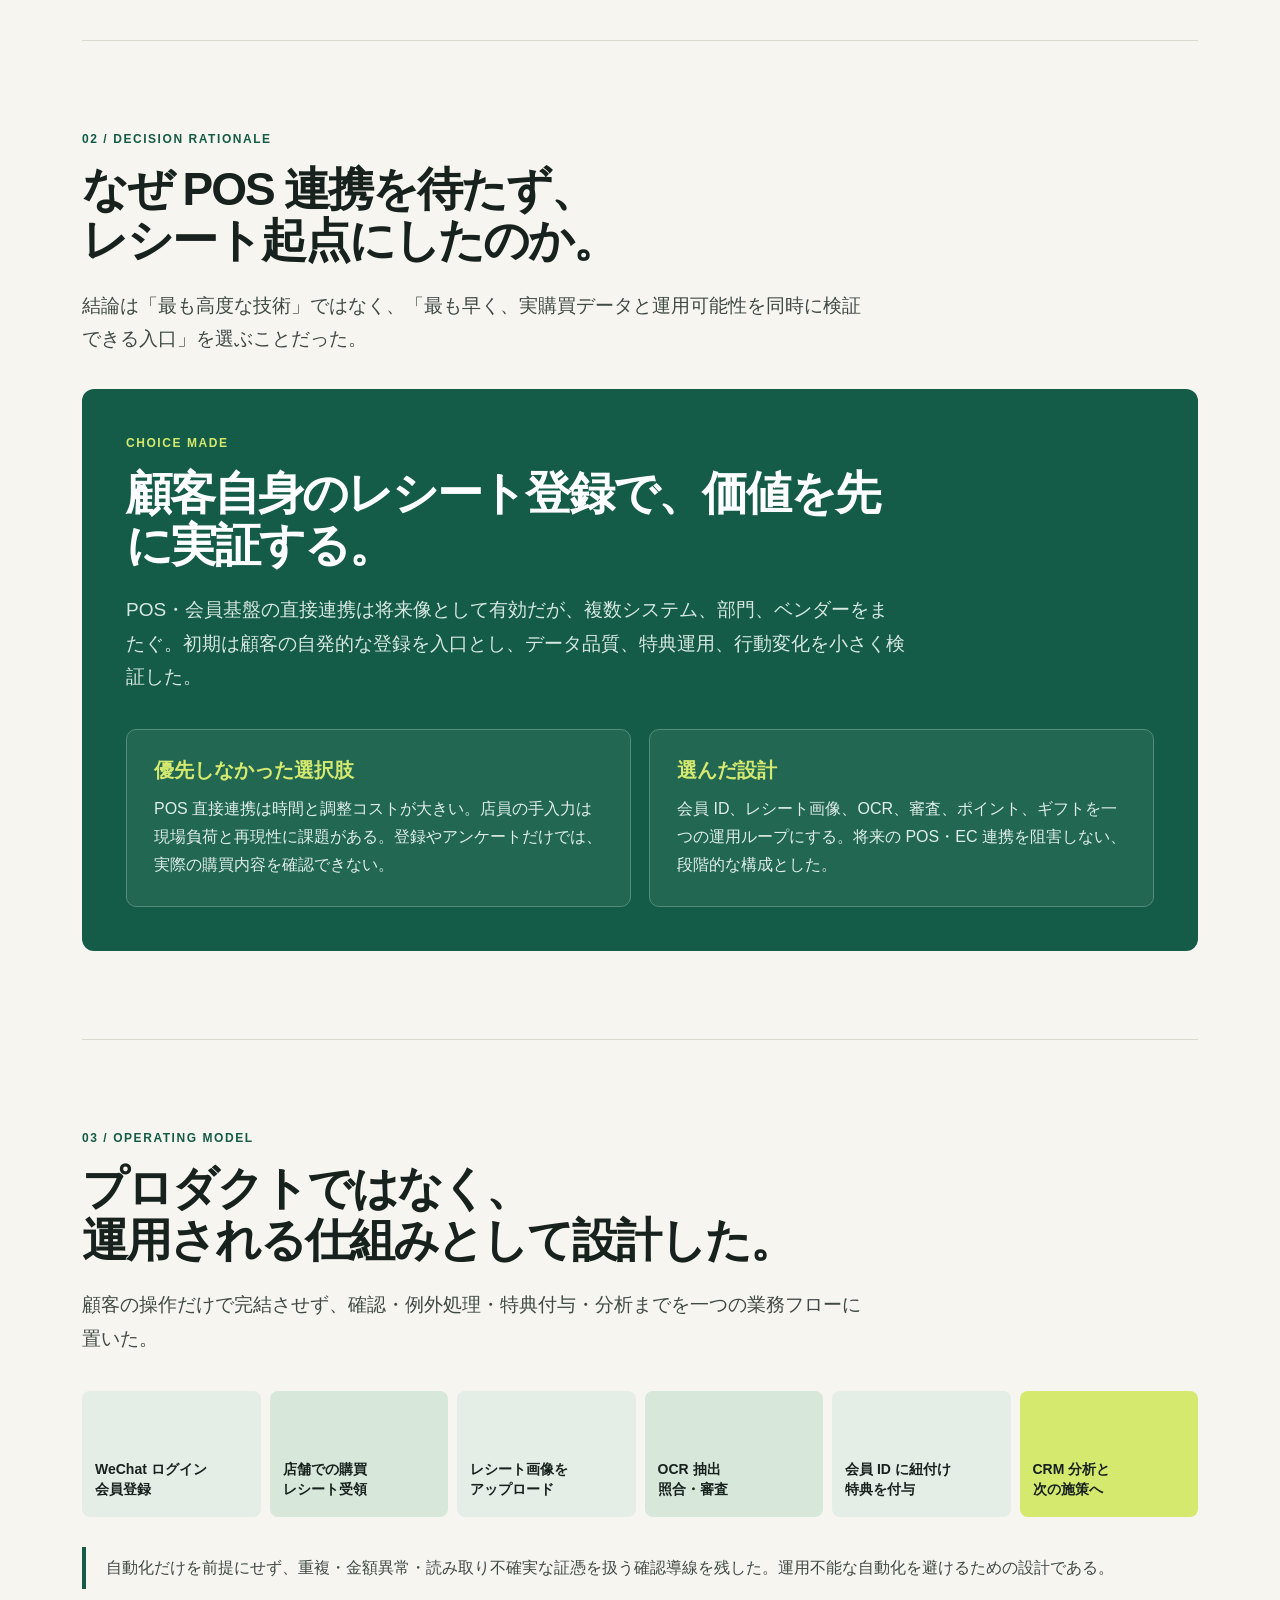
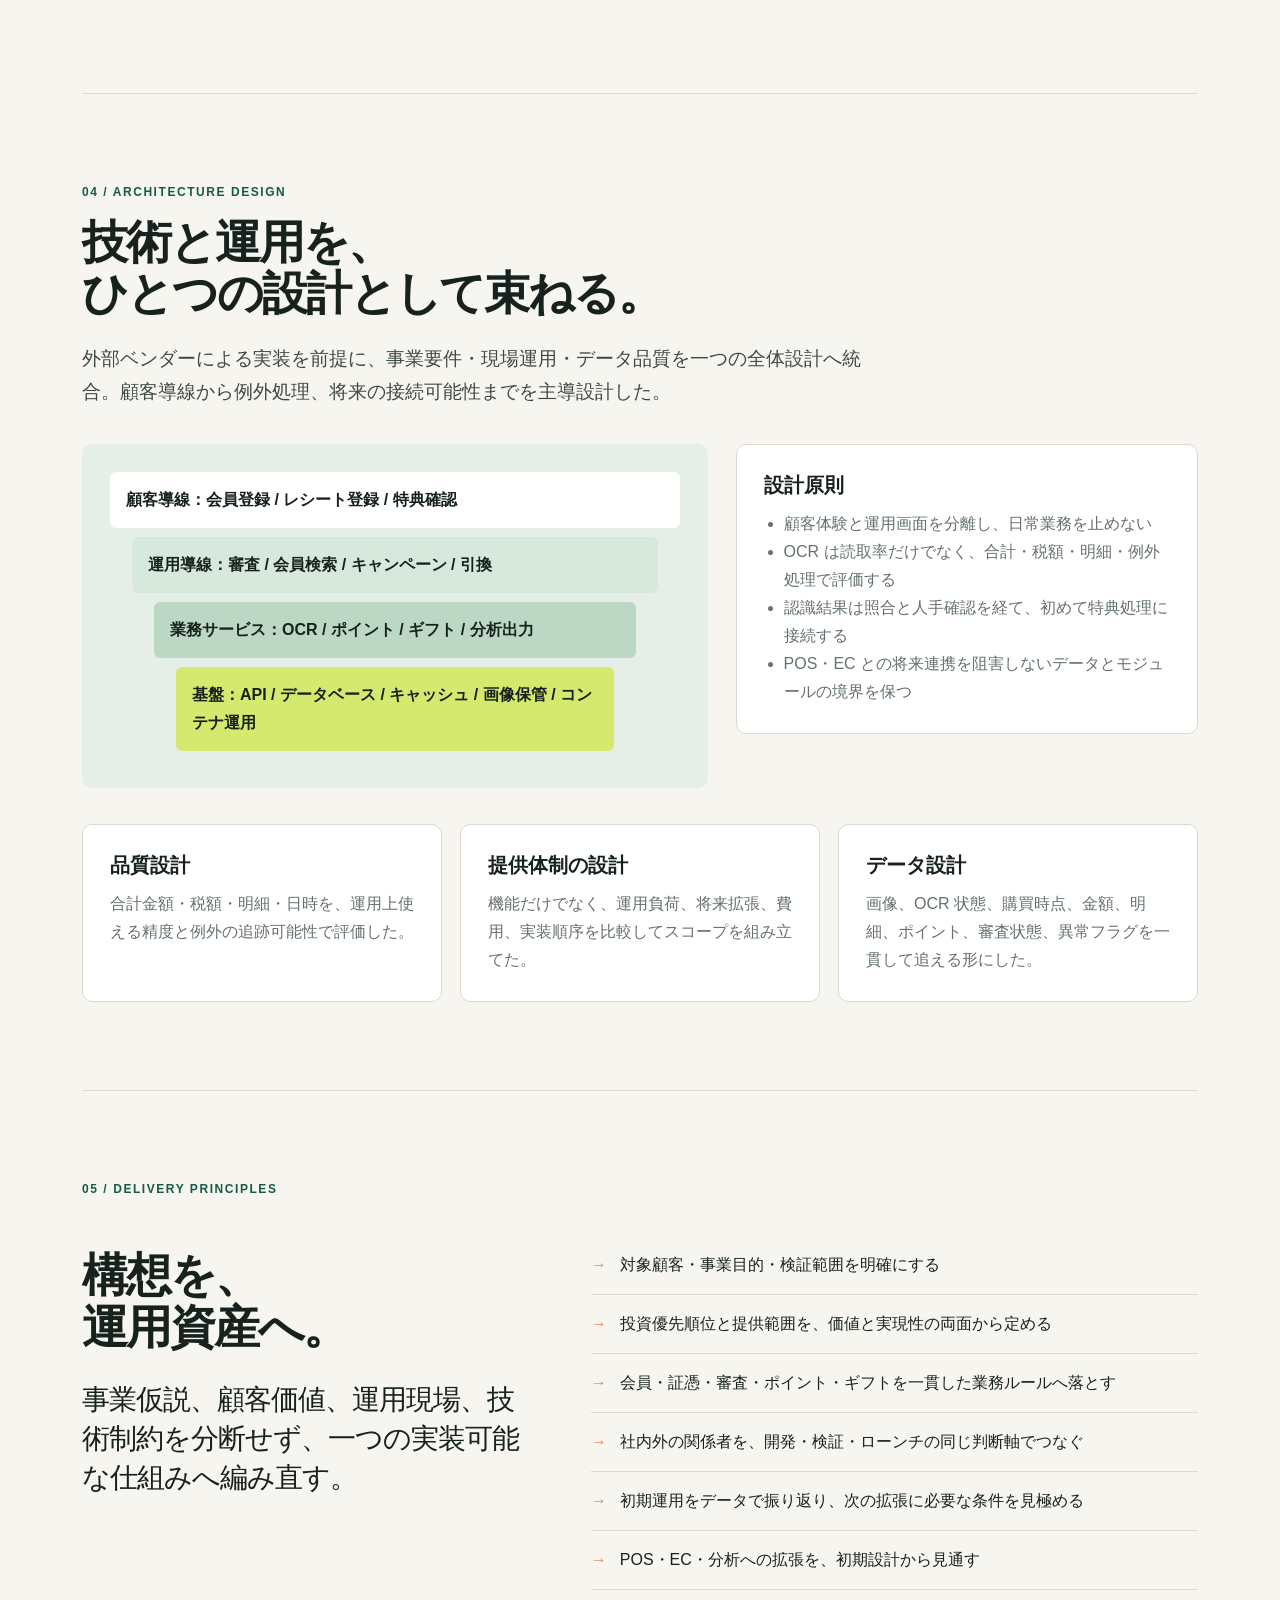
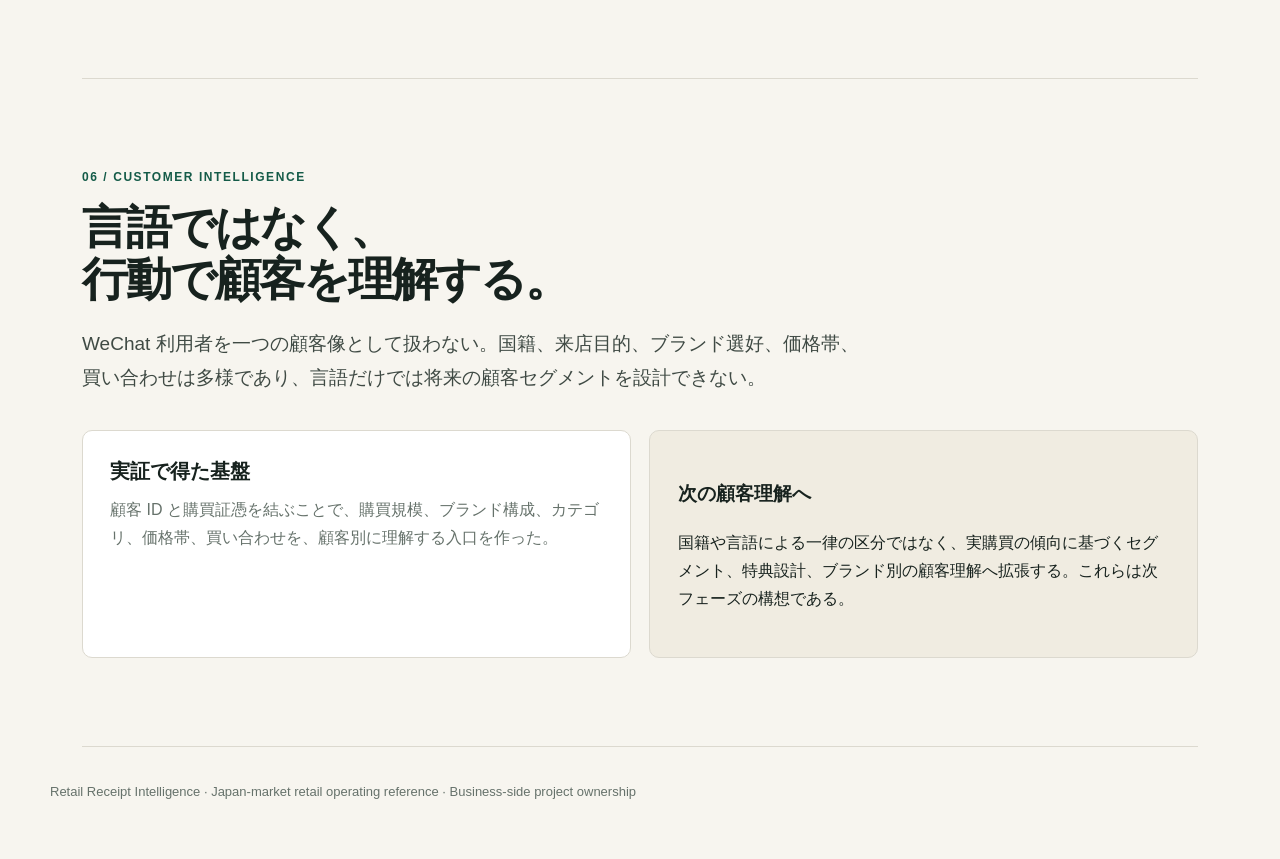
==== commit fddf40c6: "Add files via upload" ====
--- a/index.html
+++ b/index.html
@@ -8,7 +8,7 @@
 <section class="section"><div class="kicker">01 / Business problem</div><h2>金額は見える。<br>しかし「誰が、何を買ったか」は見えない。</h2><p class="lead">既存の取引情報だけでは、WeChat 利用顧客の ID、購入ブランド、カテゴリ、価格帯、買い合わせを継続的に捉えられない。会員施策、ブランド協業、リピート提案が、推測に留まる構造だった。</p><div class="grid2"><article class="card"><h3>従来の状態</h3><p>一回限りの店舗取引。取引金額はあっても、顧客別・ブランド別に再利用できる購買シグナルが不足していた。</p></article><article class="card"><h3>目指した状態</h3><p>会員 ID と購買証憑を結び、ブランド・カテゴリ・金額・時点を構造化。次の運用判断に使える顧客理解をつくる。</p></article></div></section>
 <section class="section"><div class="kicker">02 / Decision rationale</div><h2>なぜ POS 連携を待たず、<br>レシート起点にしたのか。</h2><p class="lead">結論は「最も高度な技術」ではなく、「最も早く、実購買データと運用可能性を同時に検証できる入口」を選ぶことだった。</p><div class="dark"><div class="kicker">Choice made</div><h2>顧客自身のレシート登録で、価値を先に実証する。</h2><p class="lead">POS・会員基盤の直接連携は将来像として有効だが、複数システム、部門、ベンダーをまたぐ。初期は顧客の自発的な登録を入口とし、データ品質、特典運用、行動変化を小さく検証した。</p><div class="grid2"><article class="card"><h3>優先しなかった選択肢</h3><p>POS 直接連携は時間と調整コストが大きい。店員の手入力は現場負荷と再現性に課題がある。登録やアンケートだけでは、実際の購買内容を確認できない。</p></article><article class="card"><h3>選んだ設計</h3><p>会員 ID、レシート画像、OCR、審査、ポイント、ギフトを一つの運用ループにする。将来の POS・EC 連携を阻害しない、段階的な構成とした。</p></article></div></div></section>
 <section class="section"><div class="kicker">03 / Operating model</div><h2>プロダクトではなく、<br>運用される仕組みとして設計した。</h2><p class="lead">顧客の操作だけで完結させず、確認・例外処理・特典付与・分析までを一つの業務フローに置いた。</p><div class="flow"><div class="node">WeChat ログイン<br>会員登録</div><div class="node">店舗での購買<br>レシート受領</div><div class="node">レシート画像を<br>アップロード</div><div class="node">OCR 抽出<br>照合・審査</div><div class="node">会員 ID に紐付け<br>特典を付与</div><div class="node">CRM 分析と<br>次の施策へ</div></div><p class="callout">自動化だけを前提にせず、重複・金額異常・読み取り不確実な証憑を扱う確認導線を残した。運用不能な自動化を避けるための設計である。</p></section>
-<section class="section"><div class="kicker">04 / Technical governance</div><h2>コードを書かなくても、<br>技術判断には参加する。</h2><p class="lead">ソフトウェア実装は外部ベンダーが担当。私は事業・運用要件を、受入条件と設計判断に変換し、構成、品質、費用、実装範囲の意思決定に関与した。</p><div class="architecture"><div class="diagram" aria-label="System architecture abstraction"><div class="layer">顧客導線：会員登録 / レシート登録 / 特典確認</div><div class="layer">運用導線：審査 / 会員検索 / キャンペーン / 引換</div><div class="layer">業務サービス：OCR / ポイント / ギフト / 分析出力</div><div class="layer">基盤：API / データベース / キャッシュ / 画像保管 / コンテナ運用</div></div><div class="card"><h3>判断したポイント</h3><ul><li>顧客画面と運用画面を分離し、日常業務を成立させる</li><li>OCR を「読み取り率」ではなく、合計・税額・明細・例外処理で評価する</li><li>OCR 結果を直接の特典付与に使わず、照合と人手確認を残す</li><li>将来の POS・EC 接続を阻害しないデータ・モジュール境界にする</li></ul></div></div><div class="grid3"><article class="card"><h3>品質基準</h3><p>合計金額・税額・明細・日時など、運用上必要な項目を比較し、金額整合性と例外処理を受入条件にした。</p></article><article class="card"><h3>ベンダー判断</h3><p>機能の有無だけでなく、運用負荷、将来拡張、費用、実装優先順位を比較してスコープを決めた。</p></article><article class="card"><h3>データ設計</h3><p>画像、OCR 状態、購買時点、金額、明細、ポイント、審査状態、異常フラグを追える形に要求を定義した。</p></article></div></section>
-<section class="section"><div class="kicker">05 / My ownership</div><div class="role"><div><h2>事業側<br>プロジェクトオーナー</h2><p class="quote">課題を定義し、実現可能な入口を選び、外部開発を事業成果につなげるところまでを担った。</p></div><ul class="checklist"><li>対象顧客、事業目的、検証範囲、導入方針の設計</li><li>ベンダー選定、提案・見積の比較、仕様優先順位の決定</li><li>会員、証憑、審査、ポイント、ギフトの業務ルール設計</li><li>社内外の調整、開発・テスト・ローンチの推進</li><li>初期キャンペーンとデータ検証を通じた運用モデルの確認</li><li>Phase 2 の会員セグメント・EC 連携・分析拡張の構想</li></ul></div></section>
-<section class="section"><div class="kicker">06 / What changed</div><h2>「売上集計」を、<br>顧客理解の起点に変えた。</h2><div class="grid2"><article class="card"><h3>実証で確認したこと</h3><p>顧客 ID と購買証憑を結び、実購買の構造を継続して扱える入口を作った。購買規模、ブランド別構成、カテゴリ、価格帯、買い合わせを次の分析対象にできる状態になった。</p></article><article class="future"><h3>次の段階</h3><p>会員セグメント別の特典、年間累計、EC 誘導、ブランド別の顧客理解、より深いデータ連携へ拡張する。これらは次フェーズの計画であり、実証済みの機能とは区別している。</p></article></div></section>
+<section class="section"><div class="kicker">04 / Architecture design</div><h2>技術と運用を、<br>ひとつの設計として束ねる。</h2><p class="lead">外部ベンダーによる実装を前提に、事業要件・現場運用・データ品質を一つの全体設計へ統合。顧客導線から例外処理、将来の接続可能性までを主導設計した。</p><div class="architecture"><div class="diagram" aria-label="System architecture abstraction"><div class="layer">顧客導線：会員登録 / レシート登録 / 特典確認</div><div class="layer">運用導線：審査 / 会員検索 / キャンペーン / 引換</div><div class="layer">業務サービス：OCR / ポイント / ギフト / 分析出力</div><div class="layer">基盤：API / データベース / キャッシュ / 画像保管 / コンテナ運用</div></div><div class="card"><h3>設計原則</h3><ul><li>顧客体験と運用画面を分離し、日常業務を止めない</li><li>OCR は読取率だけでなく、合計・税額・明細・例外処理で評価する</li><li>認識結果は照合と人手確認を経て、初めて特典処理に接続する</li><li>POS・EC との将来連携を阻害しないデータとモジュールの境界を保つ</li></ul></div></div><div class="grid3"><article class="card"><h3>品質設計</h3><p>合計金額・税額・明細・日時を、運用上使える精度と例外の追跡可能性で評価した。</p></article><article class="card"><h3>提供体制の設計</h3><p>機能だけでなく、運用負荷、将来拡張、費用、実装順序を比較してスコープを組み立てた。</p></article><article class="card"><h3>データ設計</h3><p>画像、OCR 状態、購買時点、金額、明細、ポイント、審査状態、異常フラグを一貫して追える形にした。</p></article></div></section>
+<section class="section"><div class="kicker">05 / Delivery principles</div><div class="role"><div><h2>構想を、<br>運用資産へ。</h2><p class="quote">事業仮説、顧客価値、運用現場、技術制約を分断せず、一つの実装可能な仕組みへ編み直す。</p></div><ul class="checklist"><li>対象顧客・事業目的・検証範囲を明確にする</li><li>投資優先順位と提供範囲を、価値と実現性の両面から定める</li><li>会員・証憑・審査・ポイント・ギフトを一貫した業務ルールへ落とす</li><li>社内外の関係者を、開発・検証・ローンチの同じ判断軸でつなぐ</li><li>初期運用をデータで振り返り、次の拡張に必要な条件を見極める</li><li>POS・EC・分析への拡張を、初期設計から見通す</li></ul></div></section>
+<section class="section"><div class="kicker">06 / Customer intelligence</div><h2>言語ではなく、<br>行動で顧客を理解する。</h2><p class="lead">WeChat 利用者を一つの顧客像として扱わない。国籍、来店目的、ブランド選好、価格帯、買い合わせは多様であり、言語だけでは将来の顧客セグメントを設計できない。</p><div class="grid2"><article class="card"><h3>実証で得た基盤</h3><p>顧客 ID と購買証憑を結ぶことで、購買規模、ブランド構成、カテゴリ、価格帯、買い合わせを、顧客別に理解する入口を作った。</p></article><article class="future"><h3>次の顧客理解へ</h3><p>国籍や言語による一律の区分ではなく、実購買の傾向に基づくセグメント、特典設計、ブランド別の顧客理解へ拡張する。これらは次フェーズの構想である。</p></article></div></section>
 </main><footer class="shell footer">Retail Receipt Intelligence · Japan-market retail operating reference · Business-side project ownership</footer></body></html>
--- a/assets/case-study.css
+++ b/assets/case-study.css
@@ -0,0 +1,2 @@
+:root{--ink:#17221e;--muted:#66726b;--paper:#f7f5ef;--white:#fff;--line:#dcd9cf;--green:#145b48;--deep:#103c31;--lime:#d5e96f;--sand:#eee4d2;--orange:#e98158}*{box-sizing:border-box}html{scroll-behavior:smooth}body{margin:0;background:var(--paper);color:var(--ink);font:16px/1.75 Inter,ui-sans-serif,system-ui,-apple-system,"Hiragino Sans","Yu Gothic","PingFang SC","Microsoft YaHei",sans-serif}a{color:inherit;text-underline-offset:3px}.shell{max-width:1180px;margin:auto;padding:0 32px}.top{display:flex;justify-content:space-between;align-items:center;padding:24px 0;border-bottom:1px solid var(--line);font-size:13px;letter-spacing:.06em}.language{display:flex;gap:7px;align-items:center}.language a,.language b{padding:5px 9px;text-decoration:none;border-radius:99px}.language b{background:var(--green);color:#fff}.kicker{color:var(--green);font-size:12px;font-weight:800;letter-spacing:.13em;text-transform:uppercase}.hero{display:grid;grid-template-columns:1.1fr .9fr;gap:64px;align-items:center;padding:90px 0 72px}.hero h1{font-size:clamp(45px,6.2vw,78px);letter-spacing:-.065em;line-height:1.03;margin:18px 0 25px}.hero p{max-width:680px;font-size:20px;line-height:1.65;color:#3e4943}.hero-art{height:430px;border-radius:210px 210px 14px 14px;overflow:hidden;background:var(--sand)}.hero-art img{height:100%;width:100%;object-fit:cover}.facts{display:grid;grid-template-columns:repeat(3,1fr);border-top:1px solid var(--line);border-bottom:1px solid var(--line)}.fact{padding:26px 22px 28px;border-right:1px solid var(--line)}.fact:last-child{border:0}.fact strong{display:block;font-size:37px;line-height:1;color:var(--green);letter-spacing:-.055em}.fact span{font-size:13px;color:var(--muted)}.metric-note{margin:13px 0 0;color:var(--muted);font-size:13px}.section{padding:88px 0;border-bottom:1px solid var(--line)}.section h2{font-size:clamp(31px,4vw,46px);line-height:1.12;letter-spacing:-.055em;margin:14px 0 22px}.lead{max-width:780px;font-size:19px;color:#3f4a44}.grid2,.grid3{display:grid;gap:18px;margin-top:36px}.grid2{grid-template-columns:repeat(2,1fr)}.grid3{grid-template-columns:repeat(3,1fr)}.card{background:var(--white);border:1px solid var(--line);border-radius:10px;padding:27px}.card h3{font-size:20px;line-height:1.3;margin:0 0 12px}.card p,.card li{margin:0;color:var(--muted)}.card ul{margin:0;padding-left:20px}.dark{margin-top:34px;padding:44px;background:var(--green);border-radius:12px;color:#fff}.dark .kicker{color:var(--lime)}.dark h2{max-width:780px}.dark .lead{color:#d7e8e0}.dark .card{background:#226752;border-color:#548c7a}.dark .card h3{color:var(--lime)}.dark .card p{color:#e0eee8}.flow{display:grid;grid-template-columns:repeat(6,1fr);gap:9px;margin-top:36px}.node{min-height:126px;padding:17px 13px;border-radius:8px;background:#e5ede7;display:flex;align-items:flex-end;font-size:14px;font-weight:760;line-height:1.45}.node:nth-child(2n){background:#d7e8db}.node:last-child{background:var(--lime)}.architecture{display:grid;grid-template-columns:1.15fr .85fr;gap:28px;align-items:start;margin-top:36px}.architecture .diagram{padding:28px;background:#e6eee8;border-radius:10px}.layer{padding:14px 16px;margin-bottom:9px;background:#fff;border-radius:6px;font-weight:700}.layer:nth-child(2){margin-inline:22px;background:#d7e9dc}.layer:nth-child(3){margin-inline:44px;background:#bdd7c5}.layer:nth-child(4){margin-inline:66px;background:var(--lime)}.role{display:grid;grid-template-columns:.85fr 1.15fr;gap:60px}.quote{font-size:28px;line-height:1.38;letter-spacing:-.035em}.checklist{margin:0;padding:0;list-style:none}.checklist li{padding:15px 0;border-bottom:1px solid var(--line)}.checklist li:before{content:"→";font-weight:800;color:var(--orange);margin-right:13px}.callout{margin-top:30px;border-left:4px solid var(--green);padding:7px 0 7px 20px;color:#3e4943}.future{background:#f0ece1;border-radius:10px;padding:28px}.footer{padding:34px 0 55px;font-size:13px;color:var(--muted)}@media(max-width:760px){.shell{padding:0 20px}.top{align-items:flex-start}.hero,.architecture,.role{grid-template-columns:1fr;gap:30px}.hero{padding:56px 0}.hero-art{height:310px}.facts,.grid2,.grid3{grid-template-columns:1fr}.fact{border-right:0;border-bottom:1px solid var(--line)}.fact:last-child{border-bottom:0}.flow{grid-template-columns:repeat(2,1fr)}.section{padding:62px 0}.dark{padding:28px}.layer:nth-child(n){margin-inline:0}.language{gap:1px}}
+html[lang="ja"] body{font-family:"Hiragino Kaku Gothic ProN","Hiragino Sans","Yu Gothic",Meiryo,sans-serif;font-feature-settings:"palt" 1}html[lang="ja"] h1,html[lang="ja"] h2{font-weight:700;letter-spacing:-.045em}
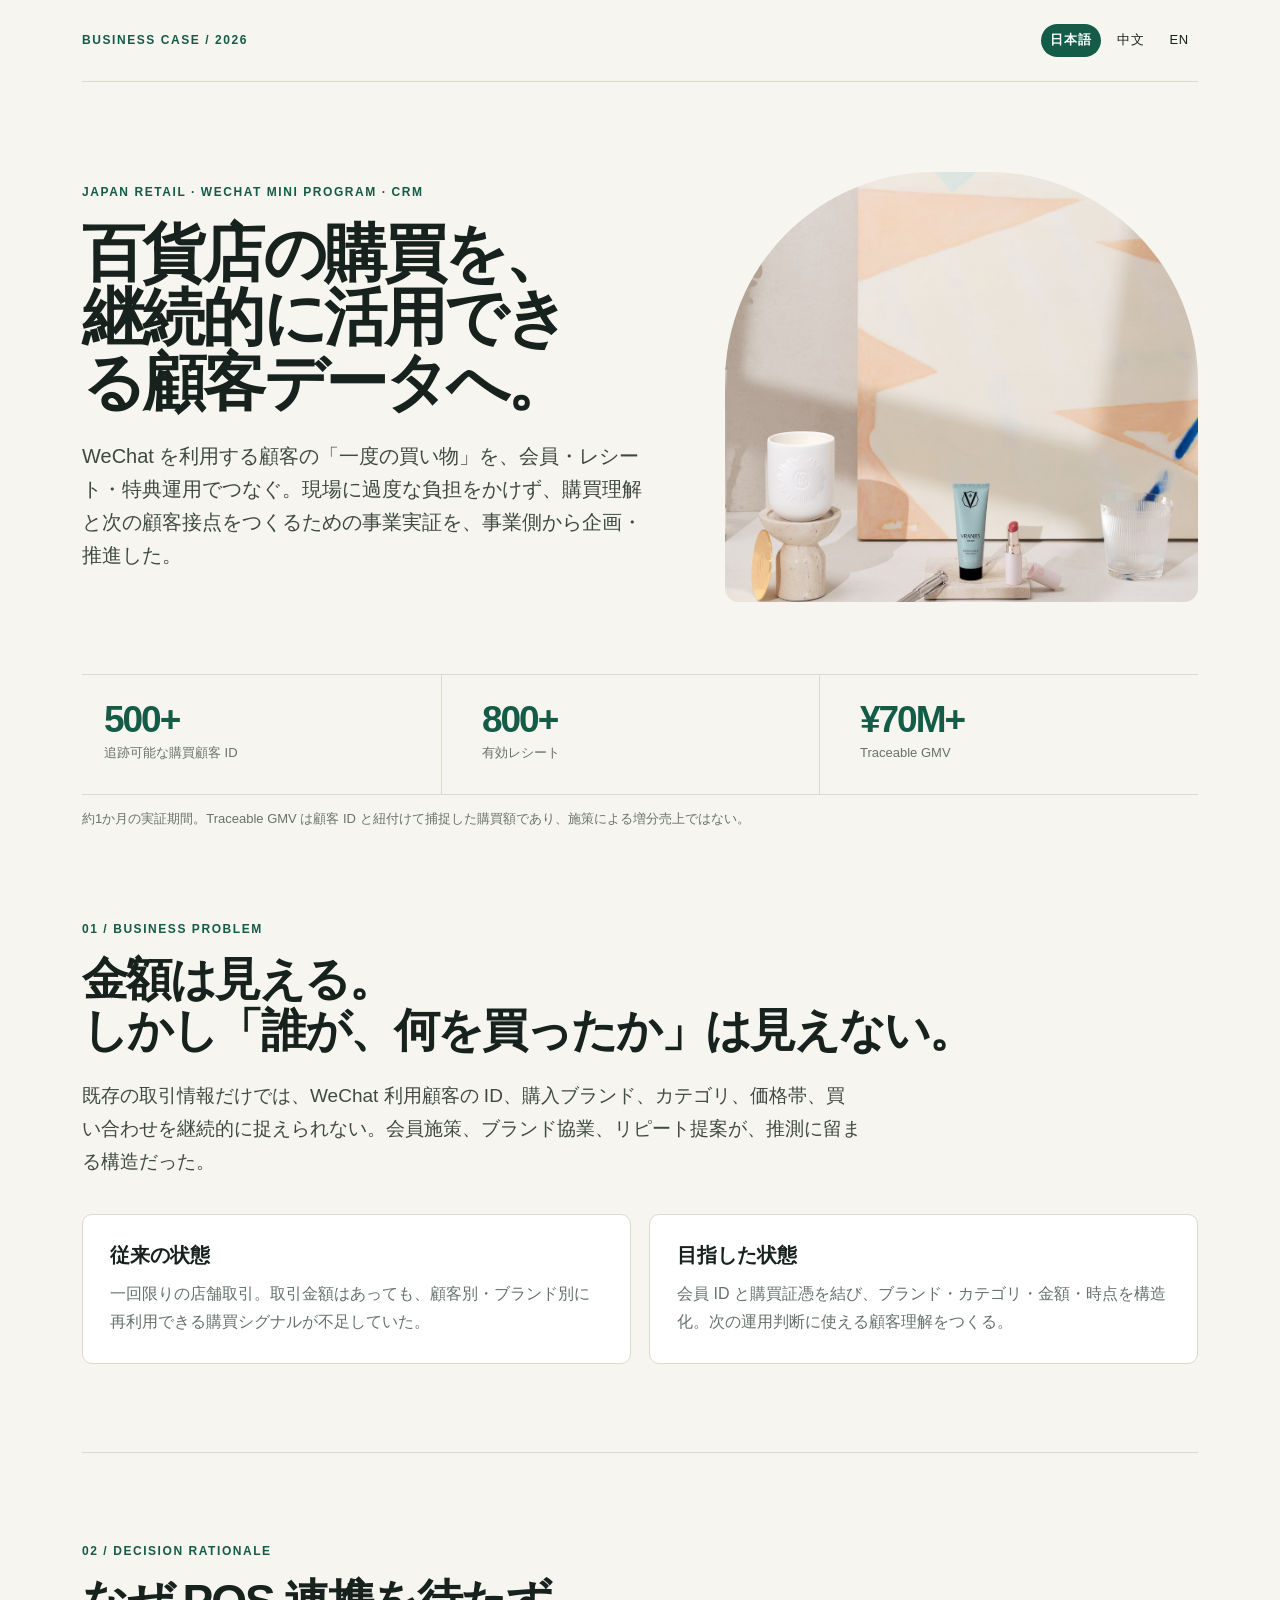
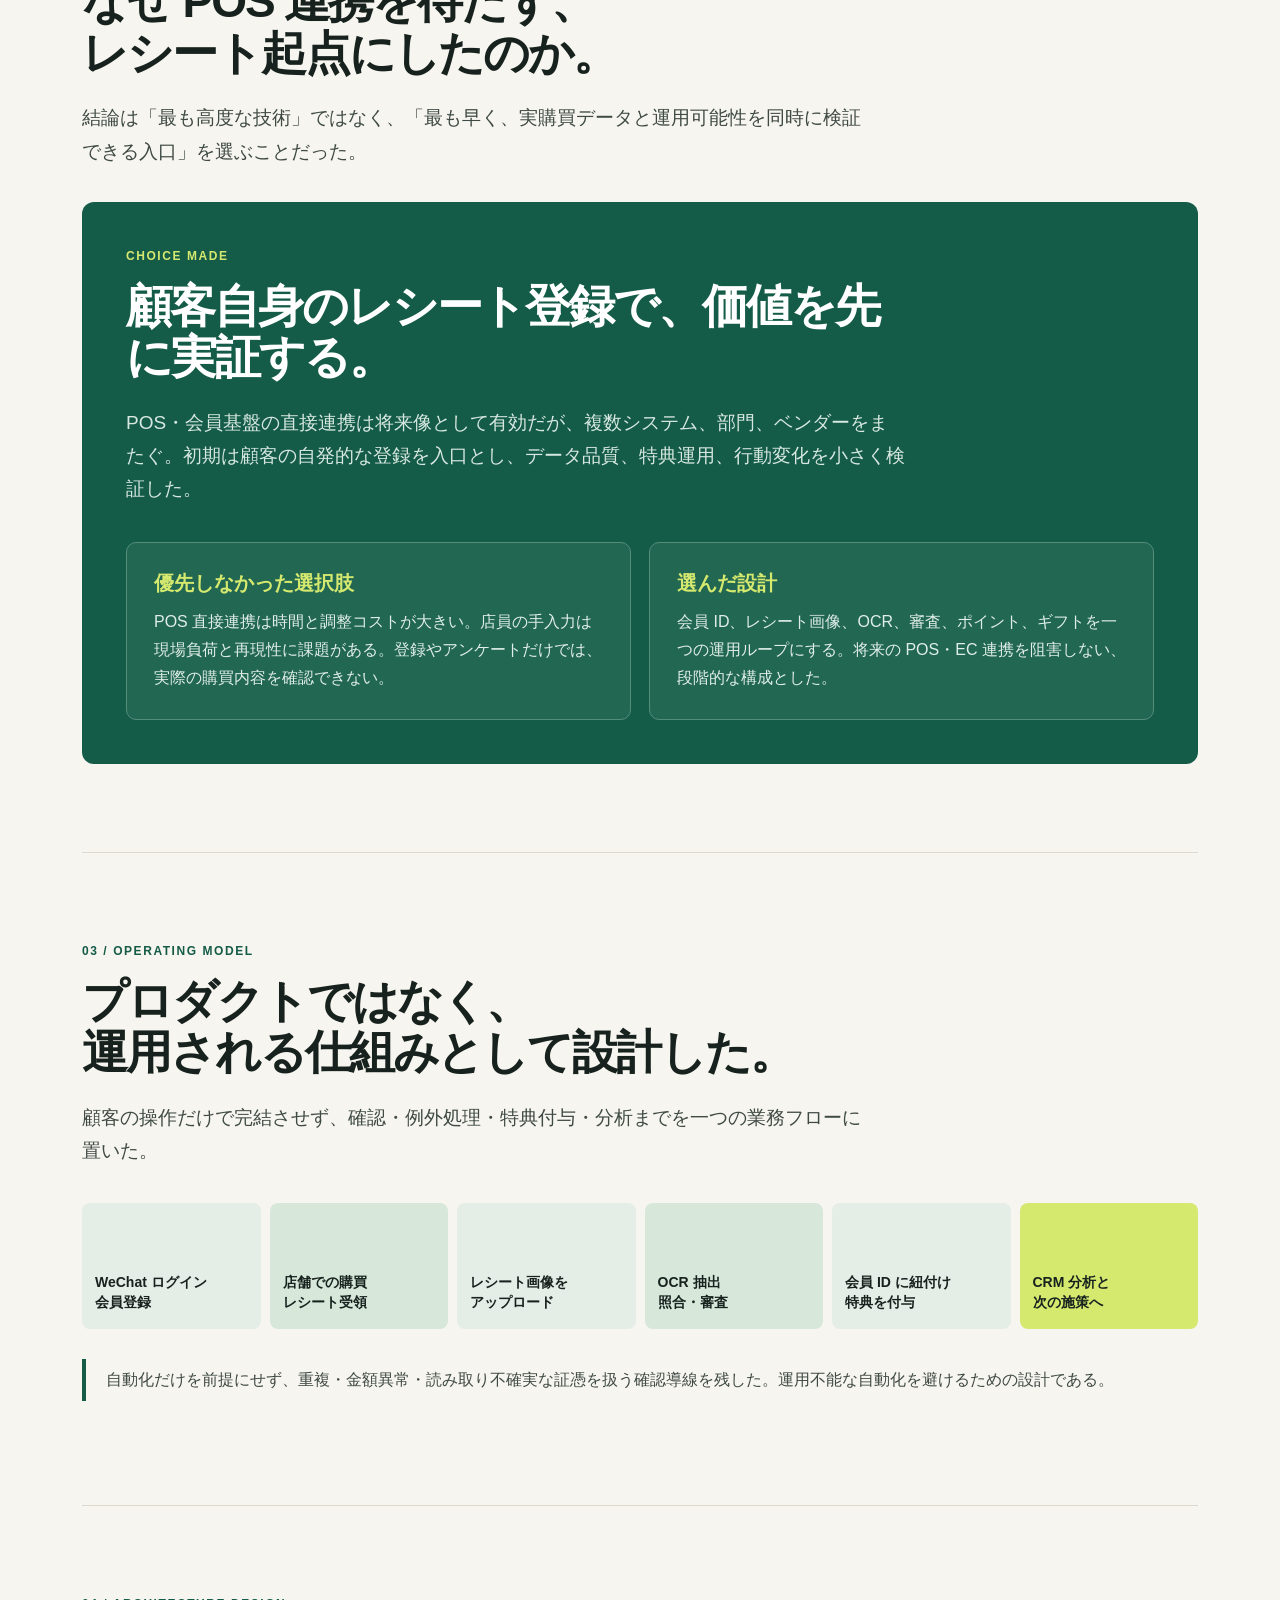
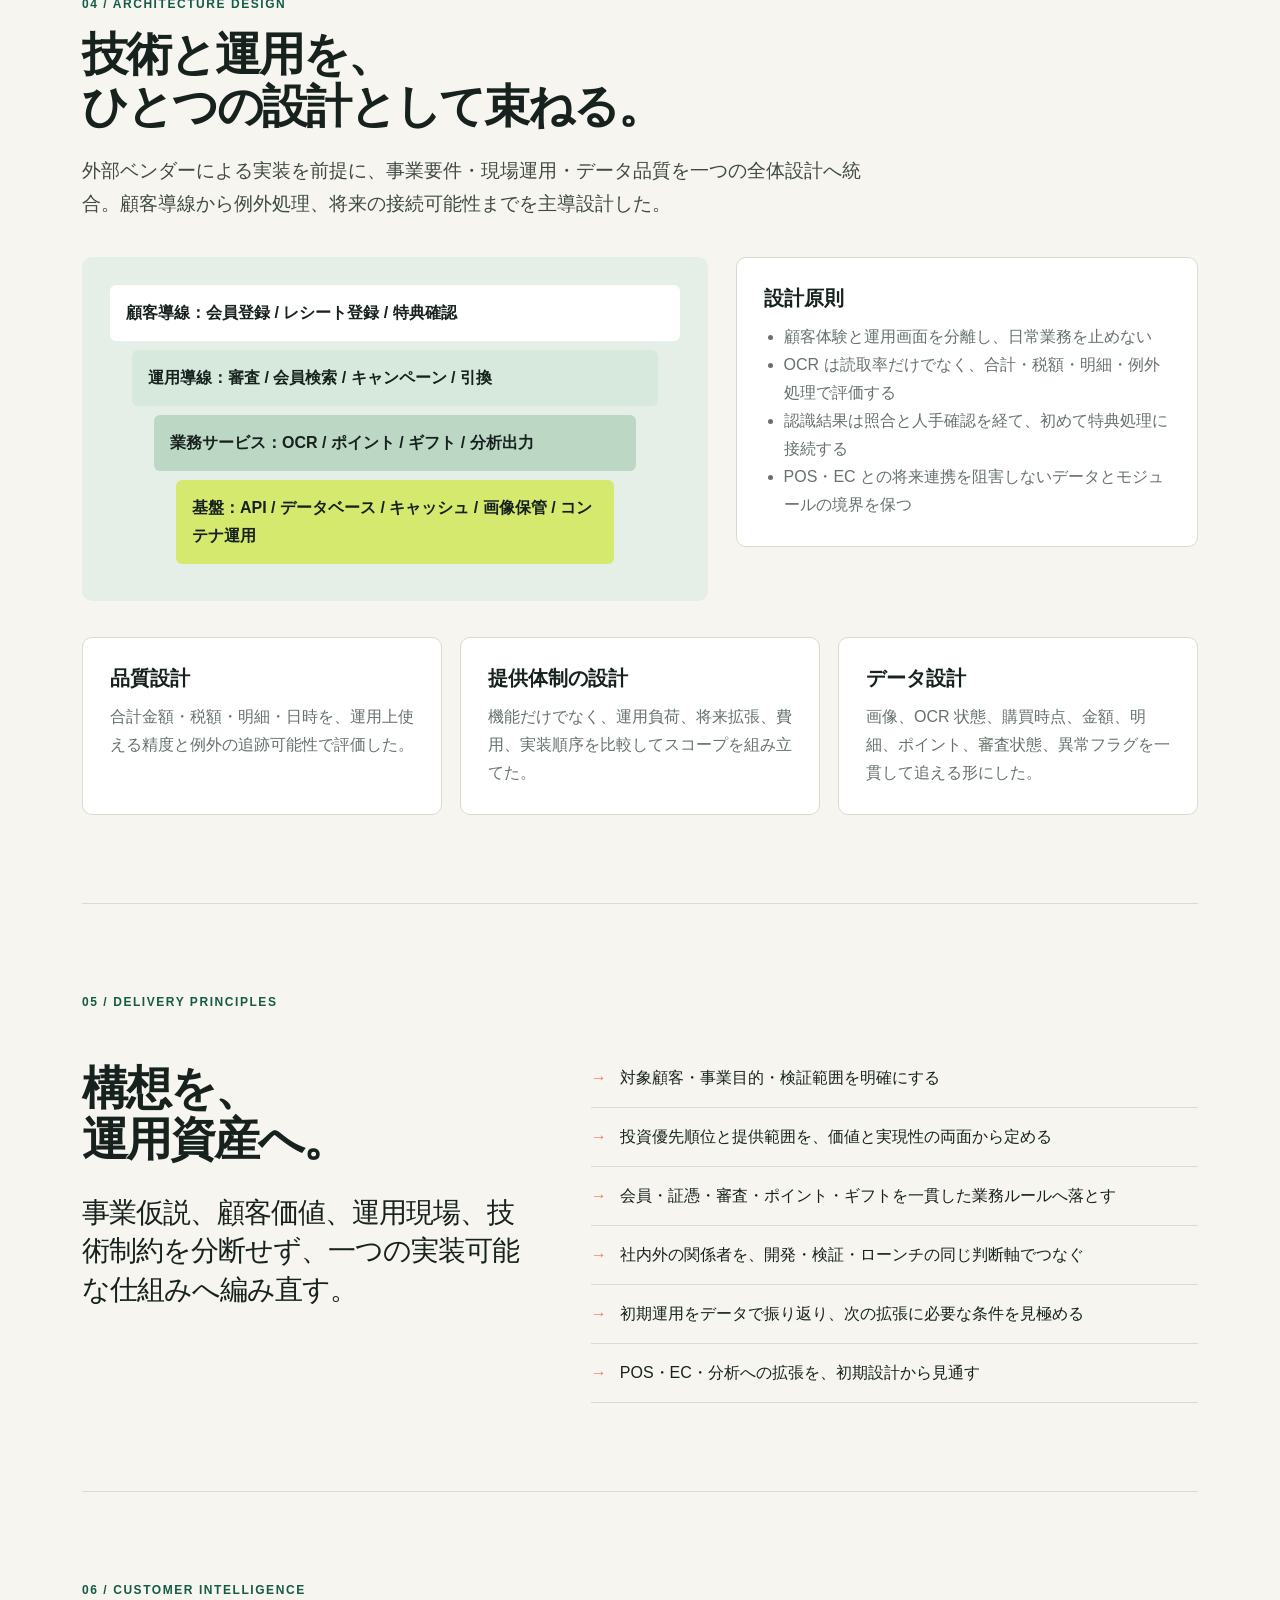
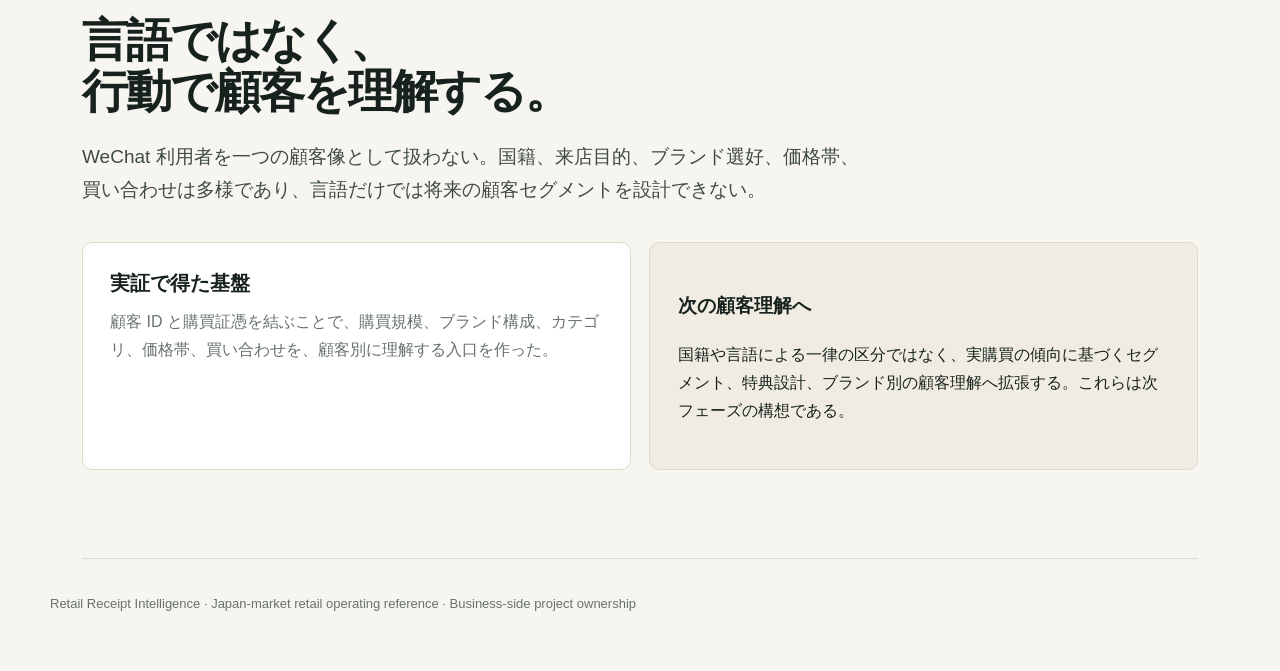
==== commit cf5c92f1: "Add files via upload" ====
--- a/index.html
+++ b/index.html
@@ -3,7 +3,7 @@
 <head><meta charset="utf-8"><meta name="viewport" content="width=device-width,initial-scale=1"><meta name="description" content="百貨店の購買を継続的に活用できる顧客データへ変える、WeChat ミニプログラムの事業ケース。"><title>Retail Receipt Intelligence | Case Study</title><style>*{box-sizing:border-box}body{margin:0;background:#f7f5ef;color:#17221e;font:16px/1.75 system-ui,sans-serif}.shell{max-width:1180px;margin:auto;padding:0 32px}.top{display:flex;justify-content:space-between;align-items:center;padding:24px 0;border-bottom:1px solid #dcd9cf}.language{display:flex;gap:7px}.language a,.language b{padding:5px 9px;text-decoration:none;border-radius:99px}.language b{background:#145b48;color:#fff}.kicker{color:#145b48;font-size:12px;font-weight:800;letter-spacing:.13em}.hero{display:grid;grid-template-columns:1.1fr .9fr;gap:64px;align-items:center;padding:90px 0 72px}.hero h1{font-size:clamp(45px,6.2vw,78px);line-height:1.03;margin:18px 0 25px}.hero p,.lead{font-size:19px;color:#3e4943}.hero-art{height:430px;border-radius:210px 210px 14px 14px;overflow:hidden}.hero-art img{width:100%;height:100%;object-fit:cover}.facts,.grid2,.grid3{display:grid;gap:18px}.facts{grid-template-columns:repeat(3,1fr);border-block:1px solid #dcd9cf}.fact{padding:26px 22px;border-right:1px solid #dcd9cf}.fact strong{display:block;font-size:37px;color:#145b48}.metric-note{color:#66726b;font-size:13px}.section{padding:88px 0;border-bottom:1px solid #dcd9cf}.section h2{font-size:clamp(31px,4vw,46px);line-height:1.12;margin:14px 0 22px}.grid2{grid-template-columns:repeat(2,1fr);margin-top:36px}.grid3{grid-template-columns:repeat(3,1fr);margin-top:36px}.card,.future{padding:27px;background:#fff;border:1px solid #dcd9cf;border-radius:10px}.dark{margin-top:34px;padding:44px;background:#145b48;color:#fff;border-radius:12px}.dark .lead,.dark .card p{color:#d7e8e0}.dark .card{background:#226752;border-color:#548c7a}.flow{display:grid;grid-template-columns:repeat(6,1fr);gap:9px;margin-top:36px}.node{min-height:126px;padding:17px 13px;border-radius:8px;background:#e5ede7;display:flex;align-items:flex-end;font-weight:700}.architecture,.role{display:grid;grid-template-columns:1.15fr .85fr;gap:28px;margin-top:36px}.diagram{padding:28px;background:#e6eee8;border-radius:10px}.layer{padding:14px 16px;margin-bottom:9px;background:#fff;border-radius:6px;font-weight:700}.role{grid-template-columns:.85fr 1.15fr}.checklist li{padding:15px 0;border-bottom:1px solid #dcd9cf}.footer{padding:34px 0 55px;color:#66726b;font-size:13px}@media(max-width:760px){.shell{padding:0 20px}.hero,.architecture,.role,.grid2,.grid3,.facts{grid-template-columns:1fr;gap:30px}.hero{padding:56px 0}.hero-art{height:310px}.fact{border-right:0;border-bottom:1px solid #dcd9cf}.flow{grid-template-columns:repeat(2,1fr)}.section{padding:62px 0}.dark{padding:28px}}</style><link rel="stylesheet" href="assets/case-study.css"></head>
 <body><main class="shell">
 <header class="top"><span class="kicker">Business case / 2026</span><nav class="language" aria-label="Language"><b>日本語</b><a href="zh.html">中文</a><a href="en.html">EN</a></nav></header>
-<section class="hero"><div><div class="kicker">Japan retail · WeChat mini program · CRM</div><h1>百貨店の購買を、<br>継続的に活用できる<br>顧客データへ。</h1><p>WeChat を利用する顧客の「一度の買い物」を、会員・レシート・特典運用でつなぐ。現場に過度な負担をかけず、購買理解と次の顧客接点をつくるための事業実証を、事業側から企画・推進した。</p></div><div class="hero-art"><img src="assets/retail-campaign.jpg" alt="Retail campaign visual"></div></section>
+<section class="hero"><div><div class="kicker">Japan retail · WeChat mini program · CRM</div><h1>百貨店の購買を、継続的に活用できる顧客データへ。</h1><p>WeChat を利用する顧客の「一度の買い物」を、会員・レシート・特典運用でつなぐ。現場に過度な負担をかけず、購買理解と次の顧客接点をつくるための事業実証を、事業側から企画・推進した。</p></div><div class="hero-art"><img src="assets/retail-campaign.jpg" alt="Retail campaign visual"></div></section>
 <section class="facts"><div class="fact"><strong>500+</strong><span>追跡可能な購買顧客 ID</span></div><div class="fact"><strong>800+</strong><span>有効レシート</span></div><div class="fact"><strong>¥70M+</strong><span>Traceable GMV</span></div></section><p class="metric-note">約1か月の実証期間。Traceable GMV は顧客 ID と紐付けて捕捉した購買額であり、施策による増分売上ではない。</p>
 <section class="section"><div class="kicker">01 / Business problem</div><h2>金額は見える。<br>しかし「誰が、何を買ったか」は見えない。</h2><p class="lead">既存の取引情報だけでは、WeChat 利用顧客の ID、購入ブランド、カテゴリ、価格帯、買い合わせを継続的に捉えられない。会員施策、ブランド協業、リピート提案が、推測に留まる構造だった。</p><div class="grid2"><article class="card"><h3>従来の状態</h3><p>一回限りの店舗取引。取引金額はあっても、顧客別・ブランド別に再利用できる購買シグナルが不足していた。</p></article><article class="card"><h3>目指した状態</h3><p>会員 ID と購買証憑を結び、ブランド・カテゴリ・金額・時点を構造化。次の運用判断に使える顧客理解をつくる。</p></article></div></section>
 <section class="section"><div class="kicker">02 / Decision rationale</div><h2>なぜ POS 連携を待たず、<br>レシート起点にしたのか。</h2><p class="lead">結論は「最も高度な技術」ではなく、「最も早く、実購買データと運用可能性を同時に検証できる入口」を選ぶことだった。</p><div class="dark"><div class="kicker">Choice made</div><h2>顧客自身のレシート登録で、価値を先に実証する。</h2><p class="lead">POS・会員基盤の直接連携は将来像として有効だが、複数システム、部門、ベンダーをまたぐ。初期は顧客の自発的な登録を入口とし、データ品質、特典運用、行動変化を小さく検証した。</p><div class="grid2"><article class="card"><h3>優先しなかった選択肢</h3><p>POS 直接連携は時間と調整コストが大きい。店員の手入力は現場負荷と再現性に課題がある。登録やアンケートだけでは、実際の購買内容を確認できない。</p></article><article class="card"><h3>選んだ設計</h3><p>会員 ID、レシート画像、OCR、審査、ポイント、ギフトを一つの運用ループにする。将来の POS・EC 連携を阻害しない、段階的な構成とした。</p></article></div></div></section>
--- a/assets/case-study.css
+++ b/assets/case-study.css
@@ -1,2 +1,3 @@
 :root{--ink:#17221e;--muted:#66726b;--paper:#f7f5ef;--white:#fff;--line:#dcd9cf;--green:#145b48;--deep:#103c31;--lime:#d5e96f;--sand:#eee4d2;--orange:#e98158}*{box-sizing:border-box}html{scroll-behavior:smooth}body{margin:0;background:var(--paper);color:var(--ink);font:16px/1.75 Inter,ui-sans-serif,system-ui,-apple-system,"Hiragino Sans","Yu Gothic","PingFang SC","Microsoft YaHei",sans-serif}a{color:inherit;text-underline-offset:3px}.shell{max-width:1180px;margin:auto;padding:0 32px}.top{display:flex;justify-content:space-between;align-items:center;padding:24px 0;border-bottom:1px solid var(--line);font-size:13px;letter-spacing:.06em}.language{display:flex;gap:7px;align-items:center}.language a,.language b{padding:5px 9px;text-decoration:none;border-radius:99px}.language b{background:var(--green);color:#fff}.kicker{color:var(--green);font-size:12px;font-weight:800;letter-spacing:.13em;text-transform:uppercase}.hero{display:grid;grid-template-columns:1.1fr .9fr;gap:64px;align-items:center;padding:90px 0 72px}.hero h1{font-size:clamp(45px,6.2vw,78px);letter-spacing:-.065em;line-height:1.03;margin:18px 0 25px}.hero p{max-width:680px;font-size:20px;line-height:1.65;color:#3e4943}.hero-art{height:430px;border-radius:210px 210px 14px 14px;overflow:hidden;background:var(--sand)}.hero-art img{height:100%;width:100%;object-fit:cover}.facts{display:grid;grid-template-columns:repeat(3,1fr);border-top:1px solid var(--line);border-bottom:1px solid var(--line)}.fact{padding:26px 22px 28px;border-right:1px solid var(--line)}.fact:last-child{border:0}.fact strong{display:block;font-size:37px;line-height:1;color:var(--green);letter-spacing:-.055em}.fact span{font-size:13px;color:var(--muted)}.metric-note{margin:13px 0 0;color:var(--muted);font-size:13px}.section{padding:88px 0;border-bottom:1px solid var(--line)}.section h2{font-size:clamp(31px,4vw,46px);line-height:1.12;letter-spacing:-.055em;margin:14px 0 22px}.lead{max-width:780px;font-size:19px;color:#3f4a44}.grid2,.grid3{display:grid;gap:18px;margin-top:36px}.grid2{grid-template-columns:repeat(2,1fr)}.grid3{grid-template-columns:repeat(3,1fr)}.card{background:var(--white);border:1px solid var(--line);border-radius:10px;padding:27px}.card h3{font-size:20px;line-height:1.3;margin:0 0 12px}.card p,.card li{margin:0;color:var(--muted)}.card ul{margin:0;padding-left:20px}.dark{margin-top:34px;padding:44px;background:var(--green);border-radius:12px;color:#fff}.dark .kicker{color:var(--lime)}.dark h2{max-width:780px}.dark .lead{color:#d7e8e0}.dark .card{background:#226752;border-color:#548c7a}.dark .card h3{color:var(--lime)}.dark .card p{color:#e0eee8}.flow{display:grid;grid-template-columns:repeat(6,1fr);gap:9px;margin-top:36px}.node{min-height:126px;padding:17px 13px;border-radius:8px;background:#e5ede7;display:flex;align-items:flex-end;font-size:14px;font-weight:760;line-height:1.45}.node:nth-child(2n){background:#d7e8db}.node:last-child{background:var(--lime)}.architecture{display:grid;grid-template-columns:1.15fr .85fr;gap:28px;align-items:start;margin-top:36px}.architecture .diagram{padding:28px;background:#e6eee8;border-radius:10px}.layer{padding:14px 16px;margin-bottom:9px;background:#fff;border-radius:6px;font-weight:700}.layer:nth-child(2){margin-inline:22px;background:#d7e9dc}.layer:nth-child(3){margin-inline:44px;background:#bdd7c5}.layer:nth-child(4){margin-inline:66px;background:var(--lime)}.role{display:grid;grid-template-columns:.85fr 1.15fr;gap:60px}.quote{font-size:28px;line-height:1.38;letter-spacing:-.035em}.checklist{margin:0;padding:0;list-style:none}.checklist li{padding:15px 0;border-bottom:1px solid var(--line)}.checklist li:before{content:"→";font-weight:800;color:var(--orange);margin-right:13px}.callout{margin-top:30px;border-left:4px solid var(--green);padding:7px 0 7px 20px;color:#3e4943}.future{background:#f0ece1;border-radius:10px;padding:28px}.footer{padding:34px 0 55px;font-size:13px;color:var(--muted)}@media(max-width:760px){.shell{padding:0 20px}.top{align-items:flex-start}.hero,.architecture,.role{grid-template-columns:1fr;gap:30px}.hero{padding:56px 0}.hero-art{height:310px}.facts,.grid2,.grid3{grid-template-columns:1fr}.fact{border-right:0;border-bottom:1px solid var(--line)}.fact:last-child{border-bottom:0}.flow{grid-template-columns:repeat(2,1fr)}.section{padding:62px 0}.dark{padding:28px}.layer:nth-child(n){margin-inline:0}.language{gap:1px}}
 html[lang="ja"] body{font-family:"Hiragino Kaku Gothic ProN","Hiragino Sans","Yu Gothic",Meiryo,sans-serif;font-feature-settings:"palt" 1}html[lang="ja"] h1,html[lang="ja"] h2{font-weight:700;letter-spacing:-.045em}
+html[lang="ja"] .hero h1{font-size:clamp(42px,4.9vw,68px);text-wrap:balance;word-break:normal}html[lang="zh-CN"] body{font-family:"Microsoft YaHei","微软雅黑","PingFang SC",Arial,sans-serif}html[lang="zh-CN"] .hero h1{font-size:clamp(42px,4.9vw,68px);font-weight:700;letter-spacing:-.045em;text-wrap:balance;word-break:normal}
